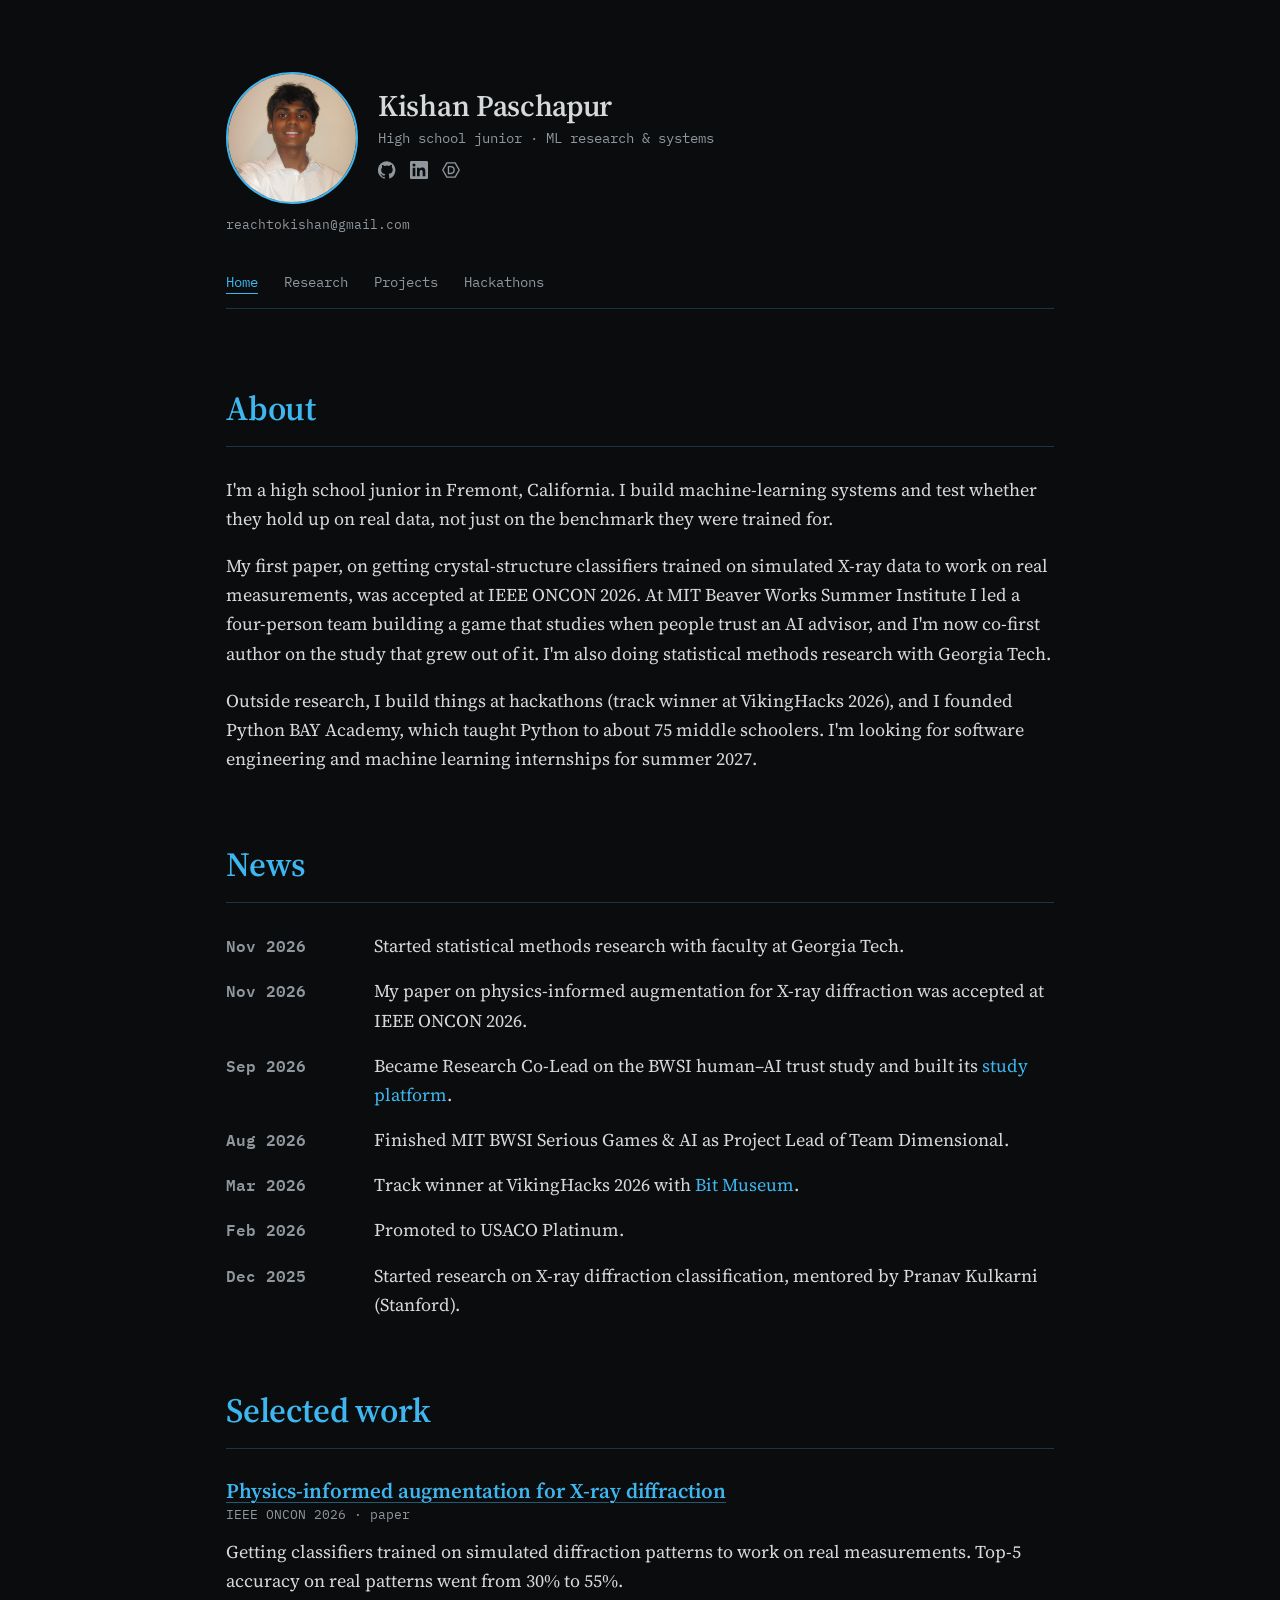
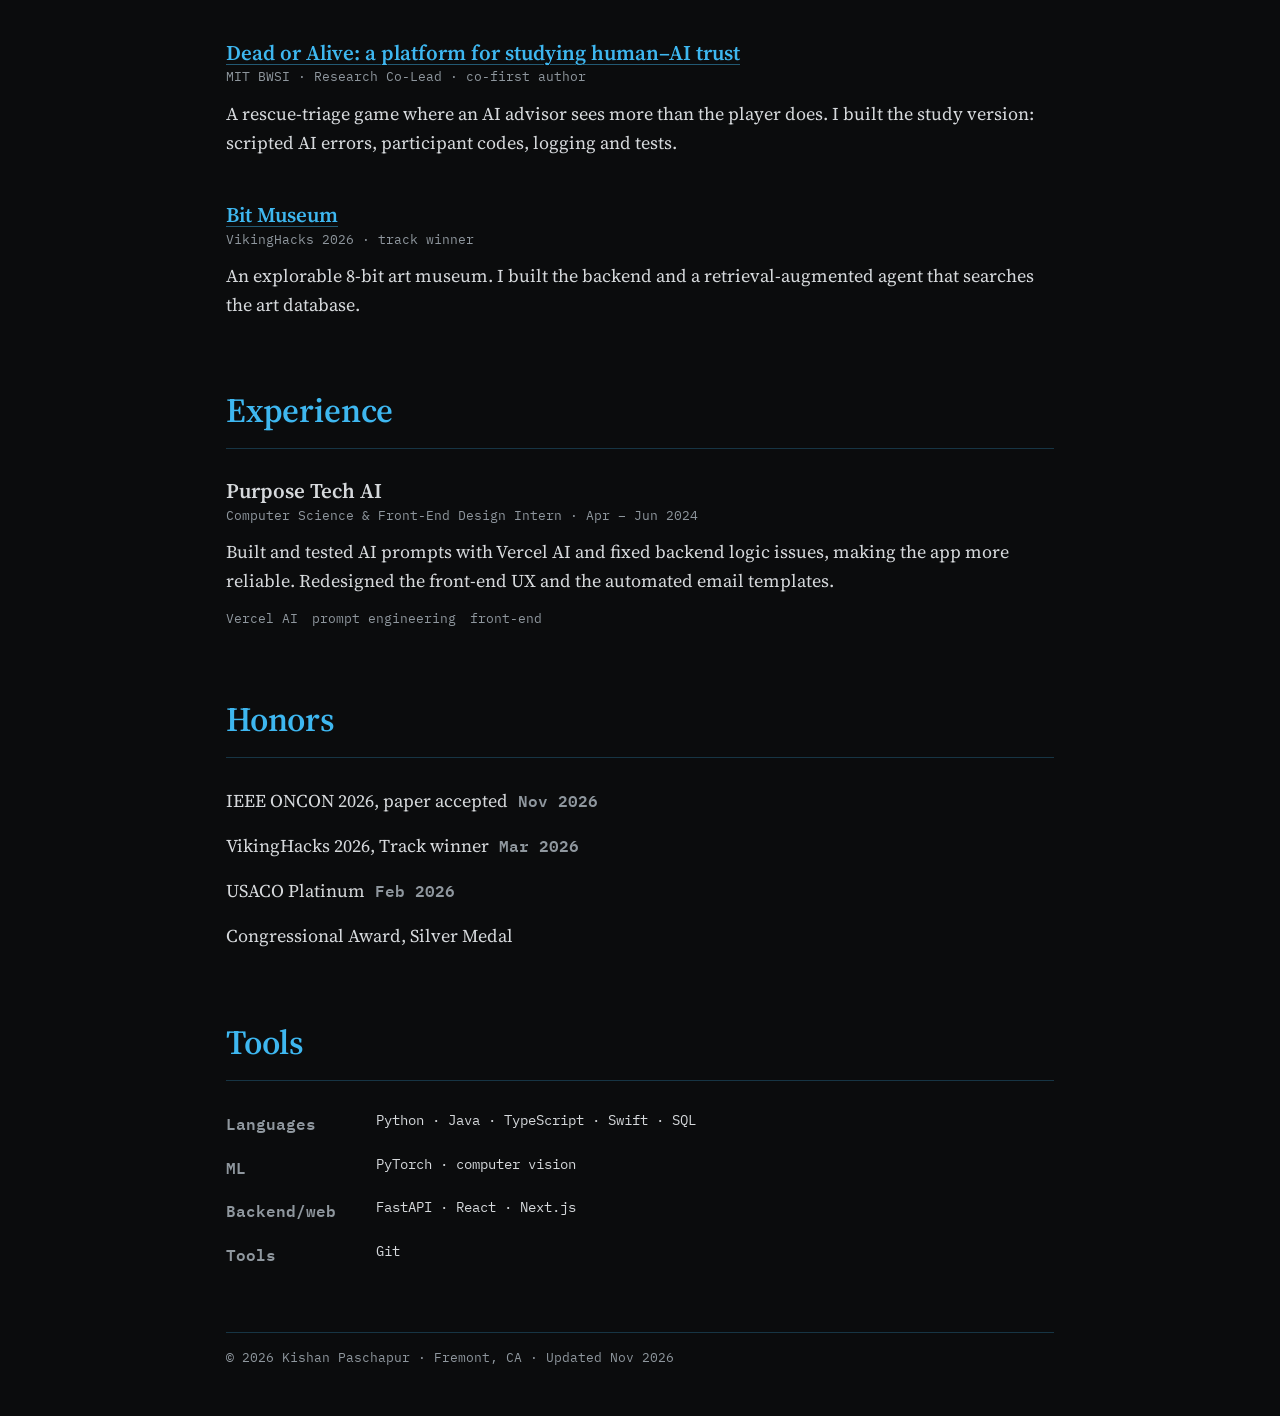
==== index.html @ 5ba40cda "BWSI team size: four" ====
<!doctype html>
<html lang="en">
<head>
  <meta charset="utf-8">
  <meta name="viewport" content="width=device-width, initial-scale=1">
  <title>Kishan Paschapur</title>
  <meta name="description" content="High school junior building machine-learning systems. IEEE ONCON 2026 author, human–AI trust research at MIT BWSI, hackathon track winner.">
  <meta name="author" content="Kishan Paschapur">
  <link rel="canonical" href="https://kishan-no1.github.io/">
  <meta property="og:type" content="website">
  <meta property="og:title" content="Kishan Paschapur">
  <meta property="og:description" content="High school junior building machine-learning systems. IEEE ONCON 2026 author, human–AI trust research at MIT BWSI, hackathon track winner.">
  <meta property="og:url" content="https://kishan-no1.github.io/">
  <meta property="og:image" content="https://kishan-no1.github.io/assets/img/kishan.jpg">
  <meta name="twitter:card" content="summary">
  <link rel="icon" href="/assets/favicon.svg?v=2" type="image/svg+xml">
  <link rel="preconnect" href="https://fonts.googleapis.com">
  <link rel="preconnect" href="https://fonts.gstatic.com" crossorigin>
  <link rel="stylesheet" href="https://fonts.googleapis.com/css2?family=IBM+Plex+Mono:wght@400;500&family=Source+Serif+4:ital,opsz,wght@0,8..60,400;0,8..60,600;1,8..60,400&display=swap">
  <link rel="stylesheet" href="/assets/style.css?v=8">
</head>
<body>
  <div class="wrap">
    <header class="site-header">
      <div class="avatar"><img src="/assets/img/kishan.jpg" width="480" height="480" alt="Kishan Paschapur"></div>
      <div>
        <p class="site-name"><a href="/">Kishan Paschapur</a></p>
        <p class="tagline">High school junior · ML research &amp; systems</p>
        <ul class="social">
          <li><a href="https://github.com/Kishan-No1" aria-label="GitHub"><svg viewBox="0 0 24 24" aria-hidden="true" fill="currentColor"><path d="M12 .3a12 12 0 0 0-3.8 23.4c.6.1.8-.3.8-.6v-2c-3.3.7-4-1.6-4-1.6-.6-1.4-1.4-1.8-1.4-1.8-1-.7.1-.7.1-.7 1.2.1 1.8 1.2 1.8 1.2 1 1.8 2.8 1.3 3.5 1 .1-.8.4-1.3.8-1.6-2.7-.3-5.5-1.3-5.5-5.9 0-1.3.5-2.4 1.2-3.2-.1-.3-.5-1.5.1-3.2 0 0 1-.3 3.3 1.2a11.5 11.5 0 0 1 6 0C17.3 4.7 18.3 5 18.3 5c.6 1.7.2 2.9.1 3.2.8.8 1.2 1.9 1.2 3.2 0 4.6-2.8 5.6-5.5 5.9.4.4.8 1.1.8 2.2v3.3c0 .3.2.7.8.6A12 12 0 0 0 12 .3"/></svg></a></li>
          <li><a href="https://www.linkedin.com/in/kishan-paschapur-aa259b3a6/" aria-label="LinkedIn"><svg viewBox="0 0 24 24" aria-hidden="true" fill="currentColor"><path d="M20.45 20.45h-3.56v-5.57c0-1.33-.02-3.04-1.85-3.04-1.85 0-2.14 1.45-2.14 2.94v5.67H9.35V9h3.41v1.56h.05c.48-.9 1.64-1.85 3.37-1.85 3.6 0 4.27 2.37 4.27 5.46v6.28zM5.34 7.43a2.06 2.06 0 1 1 0-4.13 2.06 2.06 0 0 1 0 4.13zM7.12 20.45H3.56V9h3.56v11.45zM22.22 0H1.77C.79 0 0 .77 0 1.73v20.54C0 23.23.79 24 1.77 24h20.45c.98 0 1.78-.77 1.78-1.73V1.73C24 .77 23.2 0 22.22 0z"/></svg></a></li>
          <li><a href="https://devpost.com/reachtokishan" aria-label="Devpost"><svg viewBox="0 0 24 24" aria-hidden="true" fill="none" stroke="currentColor" stroke-width="1.8" stroke-linejoin="round"><path d="M6.5 2.5h11L23 12l-5.5 9.5h-11L1 12z"/><path d="M8.6 7.4h3a4.6 4.6 0 0 1 0 9.2h-3z"/></svg></a></li>
        </ul>
      </div>
      <p class="email"><a href="mailto:reachtokishan@gmail.com">reachtokishan@gmail.com</a></p>
    </header>

    <nav class="site-nav" aria-label="Main">
      <a href="/" aria-current="page">Home</a>
      <a href="/research/">Research</a>
      <a href="/projects/">Projects</a>
      <a href="/hackathons/">Hackathons</a>
    </nav>

    <main>
<section aria-labelledby="about">
        <h2 id="about">About</h2>
        <p>I'm a high school junior in Fremont, California. I build machine-learning systems and test whether they hold up on real data, not just on the benchmark they were trained for.</p>
        <p>My first paper, on getting crystal-structure classifiers trained on simulated X-ray data to work on real measurements, was accepted at IEEE ONCON 2026. At MIT Beaver Works Summer Institute I led a four-person team building a game that studies when people trust an AI advisor, and I'm now co-first author on the study that grew out of it. I'm also doing statistical methods research with Georgia Tech.</p>
        <p>Outside research, I build things at hackathons (track winner at VikingHacks 2026), and I founded Python BAY Academy, which taught Python to about 75 middle schoolers. I'm looking for software engineering and machine learning internships for summer 2027.</p>
      </section>

      <section aria-labelledby="news">
        <h2 id="news">News</h2>
        <ul class="plain news">
          <li><span class="date">Nov 2026</span><span>Started statistical methods research with faculty at Georgia Tech.</span></li>
          <li><span class="date">Nov 2026</span><span>My paper on physics-informed augmentation for X-ray diffraction was accepted at IEEE ONCON 2026.</span></li>
          <li><span class="date">Sep 2026</span><span>Became Research Co-Lead on the BWSI human–AI trust study and built its <a href="/writing/dead-or-alive/">study platform</a>.</span></li>
          <li><span class="date">Aug 2026</span><span>Finished MIT BWSI Serious Games &amp; AI as Project Lead of Team Dimensional.</span></li>
          <li><span class="date">Mar 2026</span><span>Track winner at VikingHacks 2026 with <a href="/hackathons/#bit-museum">Bit Museum</a>.</span></li>
          <li><span class="date">Feb 2026</span><span>Promoted to USACO Platinum.</span></li>
          <li><span class="date">Dec 2025</span><span>Started research on X-ray diffraction classification, mentored by Pranav Kulkarni (Stanford).</span></li>
        </ul>
      </section>

      <section aria-labelledby="selected">
        <h2 id="selected">Selected work</h2>
        <div class="entry">
          <h3><a href="/research/#pxrd">Physics-informed augmentation for X-ray diffraction</a></h3>
          <p class="meta">IEEE ONCON 2026 · paper</p>
          <p>Getting classifiers trained on simulated diffraction patterns to work on real measurements. Top-5 accuracy on real patterns went from 30% to 55%.</p>
        </div>
        <div class="entry">
          <h3><a href="/writing/dead-or-alive/">Dead or Alive: a platform for studying human–AI trust</a></h3>
          <p class="meta">MIT BWSI · Research Co-Lead · co-first author</p>
          <p>A rescue-triage game where an AI advisor sees more than the player does. I built the study version: scripted AI errors, participant codes, logging and tests.</p>
        </div>
        <div class="entry">
          <h3><a href="/hackathons/#bit-museum">Bit Museum</a></h3>
          <p class="meta">VikingHacks 2026 · track winner</p>
          <p>An explorable 8-bit art museum. I built the backend and a retrieval-augmented agent that searches the art database.</p>
        </div>
      </section>

      <section aria-labelledby="experience">
        <h2 id="experience">Experience</h2>
        <div class="entry">
          <h3>Purpose Tech AI</h3>
          <p class="meta">Computer Science &amp; Front-End Design Intern · Apr – Jun 2024</p>
          <p>Built and tested AI prompts with Vercel AI and fixed backend logic issues, making the app more reliable. Redesigned the front-end UX and the automated email templates.</p>
          <ul class="tags"><li>Vercel AI</li><li>prompt engineering</li><li>front-end</li></ul>
        </div>
      </section>

      <section aria-labelledby="honors">
        <h2 id="honors">Honors</h2>
        <ul class="plain honors">
          <li>IEEE ONCON 2026, paper accepted <span class="date">Nov 2026</span></li>
          <li>VikingHacks 2026, Track winner <span class="date">Mar 2026</span></li>
          <li>USACO Platinum <span class="date">Feb 2026</span></li>
          <li>Congressional Award, Silver Medal</li>
        </ul>
      </section>

      <section aria-labelledby="tools">
        <h2 id="tools">Tools</h2>
        <ul class="plain tools">
          <li><span class="date">Languages</span><span>Python · Java · TypeScript · Swift · SQL</span></li>
          <li><span class="date">ML</span><span>PyTorch · computer vision</span></li>
          <li><span class="date">Backend/web</span><span>FastAPI · React · Next.js</span></li>
          <li><span class="date">Tools</span><span>Git</span></li>
        </ul>
      </section>
    </main>

    <footer class="site-footer">
      © 2026 Kishan Paschapur · Fremont, CA · Updated Nov 2026
    </footer>
  </div>
</body>
</html>
---- assets/style.css ----
/* Kishan Paschapur: shared styles */

:root {
  --bg: #0b0c0d;
  --text: #d6d9dc;
  --muted: #8f979e;
  --rule: rgba(62, 183, 240, 0.24);
  --heading: #3eb7f0;
  --accent: #3eb7f0;
  --accent-soft: rgba(62, 183, 240, 0.12);
  --callout: #0f171d;

  --serif: "Source Serif 4", Georgia, "Times New Roman", serif;
  --mono: "IBM Plex Mono", ui-monospace, "SF Mono", Menlo, monospace;

  color-scheme: dark;
}

*,
*::before,
*::after { box-sizing: border-box; }

html { -webkit-text-size-adjust: 100%; }

body {
  margin: 0;
  background: var(--bg);
  color: var(--text);
  font-family: var(--serif);
  font-size: 18px;
  line-height: 1.62;
  font-optical-sizing: auto;
}

.wrap {
  max-width: 860px;
  margin: 0 auto;
  padding: 72px 16px 48px;
}

a {
  color: var(--accent);
  text-decoration: none;
  text-underline-offset: 3px;
}
a:hover { text-decoration: underline; }
a:focus-visible {
  outline: 2px solid var(--accent);
  outline-offset: 2px;
  border-radius: 2px;
}

p { margin: 0 0 1em; }

/* ---------- header ---------- */

.site-header {
  display: grid;
  grid-template-columns: auto 1fr;
  align-items: center;
  gap: 10px 20px;
}

.email {
  grid-column: 1 / -1;
  margin: 0;
  font-family: var(--mono);
  font-size: 13px;
}
.email a { color: var(--muted); }
.email a:hover { color: var(--accent); }

.avatar {
  flex: none;
  width: 132px;
  height: 132px;
  border-radius: 50%;
  border: 2px solid var(--heading);
  background: var(--callout);
  overflow: hidden;
}
.avatar img { width: 100%; height: 100%; object-fit: cover; }

.site-name {
  margin: 0;
  font-size: 30px;
  font-weight: 600;
  line-height: 1.15;
  letter-spacing: -0.01em;
}
.site-name a { color: var(--text); }
.site-name a:hover { text-decoration: none; }

.tagline {
  margin: 4px 0 8px;
  font-family: var(--mono);
  font-size: 13.5px;
  color: var(--muted);
}

.social {
  display: flex;
  gap: 14px;
  margin: 0;
  padding: 0;
  list-style: none;
}
.social a {
  display: inline-flex;
  color: var(--muted);
}
.social a:hover { color: var(--accent); }
.social svg { width: 18px; height: 18px; }

/* ---------- nav ---------- */

.site-nav {
  display: flex;
  flex-wrap: wrap;
  gap: 6px 26px;
  margin: 36px 0 0;
  padding-bottom: 14px;
  border-bottom: 1px solid var(--rule);
  font-family: var(--mono);
  font-size: 14px;
}
.site-nav a { color: var(--muted); }
.site-nav a:hover { color: var(--text); text-decoration: none; }
.site-nav a[aria-current="page"] {
  color: var(--heading);
  text-decoration: underline;
  text-decoration-thickness: 1px;
  text-underline-offset: 6px;
}

/* ---------- sections ---------- */

main { padding-top: 8px; }

section { margin-top: 64px; }

h2 {
  margin: 0 0 28px;
  padding-bottom: 10px;
  border-bottom: 1px solid var(--rule);
  color: var(--heading);
  font-size: 34px;
  font-weight: 600;
  letter-spacing: -0.005em;
}

.page-title {
  margin: 56px 0 12px;
  color: var(--heading);
  font-size: 42px;
  font-weight: 600;
  line-height: 1.2;
  letter-spacing: -0.01em;
}
.page-intro { color: var(--muted); margin-bottom: 8px; }

/* ---------- entries ---------- */

.entry { margin: 0 0 44px; }
.entry:last-child { margin-bottom: 0; }

.entry h3 {
  margin: 0;
  font-size: 21px;
  font-weight: 600;
  line-height: 1.35;
}
.entry h3 a {
  color: var(--accent);
  text-decoration: underline;
  text-decoration-color: rgba(62, 183, 240, 0.45);
  text-decoration-thickness: 1px;
  text-underline-offset: 4px;
}
.entry h3 a:hover { text-decoration-color: var(--accent); }

.meta {
  margin: 6px 0 14px;
  font-family: var(--mono);
  font-size: 13px;
  line-height: 1.5;
  color: var(--muted);
}

.entry p { margin: 0 0 12px; }

.label { font-weight: 600; color: var(--heading); }

.callout {
  margin: 12px 0;
  padding: 10px 14px;
  border-left: 2px solid var(--accent);
  background: var(--callout);
  font-family: var(--mono);
  font-size: 14px;
}

.tags {
  display: flex;
  flex-wrap: wrap;
  gap: 6px 14px;
  margin: 10px 0 6px;
  padding: 0;
  list-style: none;
  font-family: var(--mono);
  font-size: 12.5px;
  color: var(--muted);
}

.links {
  display: flex;
  flex-wrap: wrap;
  gap: 4px 18px;
  margin: 6px 0 0;
  padding: 0;
  list-style: none;
  font-family: var(--mono);
  font-size: 13.5px;
}
.links .soon { color: var(--muted); }

.badge {
  display: inline-block;
  padding: 0 8px;
  border: 1px solid var(--accent);
  border-radius: 999px;
  background: var(--accent-soft);
  color: var(--accent);
  font-family: var(--mono);
  font-size: 12px;
  line-height: 1.6;
  white-space: nowrap;
  vertical-align: 2px;
}

/* ---------- entries with a thumbnail ---------- */

.with-thumb {
  display: grid;
  grid-template-columns: 120px 1fr;
  gap: 22px;
  align-items: start;
}
.thumb {
  display: block;
  margin-top: 4px;
  border: 1px solid var(--rule);
  border-radius: 3px;
  overflow: hidden;
  background: #fff;
  transition: border-color 0.15s ease;
}
.thumb:hover { border-color: var(--heading); }
.thumb img {
  display: block;
  width: 100%;
  height: auto;
}

/* ---------- lists ---------- */

.bullets {
  margin: 4px 0 12px;
  padding-left: 22px;
}
.bullets li {
  margin: 0 0 8px;
  padding-left: 4px;
}
.bullets li::marker { color: var(--heading); }

.plain {
  margin: 0;
  padding: 0;
  list-style: none;
}
.plain li { margin: 0 0 16px; }

.news li {
  display: grid;
  grid-template-columns: 132px 1fr;
  gap: 16px;
}
.date {
  font-family: var(--mono);
  font-size: 16px;
  font-weight: 600;
  color: var(--muted);
  padding-top: 2px;
  white-space: nowrap;
}

.honors li .date { padding-left: 6px; }

.tools li {
  display: grid;
  grid-template-columns: 136px 1fr;
  gap: 14px;
}
.tools .date { padding-top: 2px; }
.tools span:last-child { font-family: var(--mono); font-size: 14px; }

/* ---------- hackathon table ---------- */

.record {
  width: 100%;
  border-collapse: collapse;
  font-size: 16px;
}
.record th,
.record td {
  padding: 10px 10px 10px 0;
  border-bottom: 1px solid var(--rule);
  text-align: left;
  vertical-align: top;
}
.record th {
  font-family: var(--mono);
  font-size: 12.5px;
  font-weight: 400;
  color: var(--muted);
}
.record td:first-child {
  font-family: var(--mono);
  font-size: 13px;
  color: var(--muted);
  white-space: nowrap;
}
.record .result { color: var(--muted); }

.figure { margin: 16px 0 6px; }
.figure img {
  display: block;
  width: 100%;
  height: auto;
  border: 1px solid var(--rule);
  border-radius: 4px;
}
.figure figcaption {
  margin-top: 6px;
  font-family: var(--mono);
  font-size: 12.5px;
  color: var(--muted);
}

/* ---------- hackathon cards ---------- */

.hack-grid {
  display: grid;
  grid-template-columns: repeat(3, 1fr);
  gap: 32px;
  margin-top: 36px;
  /* break out of the text column: use most of the window width */
  width: min(1400px, calc(100vw - 64px));
  position: relative;
  left: 50%;
  transform: translateX(-50%);
}
.hack-card { text-align: center; }
.hack-shot {
  display: block;
  border: 1px solid var(--rule);
  border-radius: 6px;
  overflow: hidden;
  background: #000;
  aspect-ratio: 16 / 10;
}
.hack-shot:hover { border-color: var(--heading); }
.hack-shot img { display: block; width: 100%; height: 100%; object-fit: cover; }
.hack-card h3 {
  margin: 16px 0 4px;
  font-size: 22px;
  font-weight: 600;
}
.hack-card h3 a {
  color: var(--accent);
  text-decoration: underline;
  text-decoration-color: rgba(62, 183, 240, 0.45);
  text-decoration-thickness: 1px;
  text-underline-offset: 4px;
}
.hack-date {
  margin: 0 0 10px;
  font-family: var(--mono);
  font-size: 16px;
  font-weight: 600;
  color: var(--muted);
}
.hack-summary { margin: 0 0 10px; font-size: 16.5px; }
.hack-card .links { justify-content: center; }

/* ---------- long-form write-up ---------- */

.prose h2 { margin-top: 52px; }
.prose p { margin-bottom: 1.05em; }

/* ---------- footer ---------- */

.site-footer {
  margin-top: 64px;
  padding-top: 14px;
  border-top: 1px solid var(--rule);
  font-family: var(--mono);
  font-size: 12.5px;
  color: var(--muted);
}

/* ---------- phones ---------- */

@media (max-width: 560px) {
  body { font-size: 17px; }
  .wrap { padding-top: 40px; }
  .site-header {
    grid-template-columns: 1fr;
    justify-items: start;
    gap: 14px;
  }
  .avatar { width: 112px; height: 112px; }
  .site-name { font-size: 27px; }
  .site-nav { gap: 6px 20px; margin-top: 28px; }
  .news li,
  .tools li {
    grid-template-columns: 1fr;
    gap: 0;
  }
  .with-thumb {
    grid-template-columns: 1fr;
    gap: 14px;
  }
  .thumb { width: 120px; }
  .hack-grid { grid-template-columns: 1fr; gap: 40px; width: calc(100vw - 32px); }
  .record thead { display: none; }
  .record,
  .record tbody,
  .record tr,
  .record td { display: block; width: 100%; }
  .record tr {
    padding: 10px 0;
    border-bottom: 1px solid var(--rule);
  }
  .record td { padding: 2px 0; border: 0; }
  .record td:nth-child(2),
  .record td:nth-child(3) { display: inline; width: auto; }
  .record td:nth-child(3)::before { content: " · "; color: var(--muted); }
  .record td.result { display: none; }
}
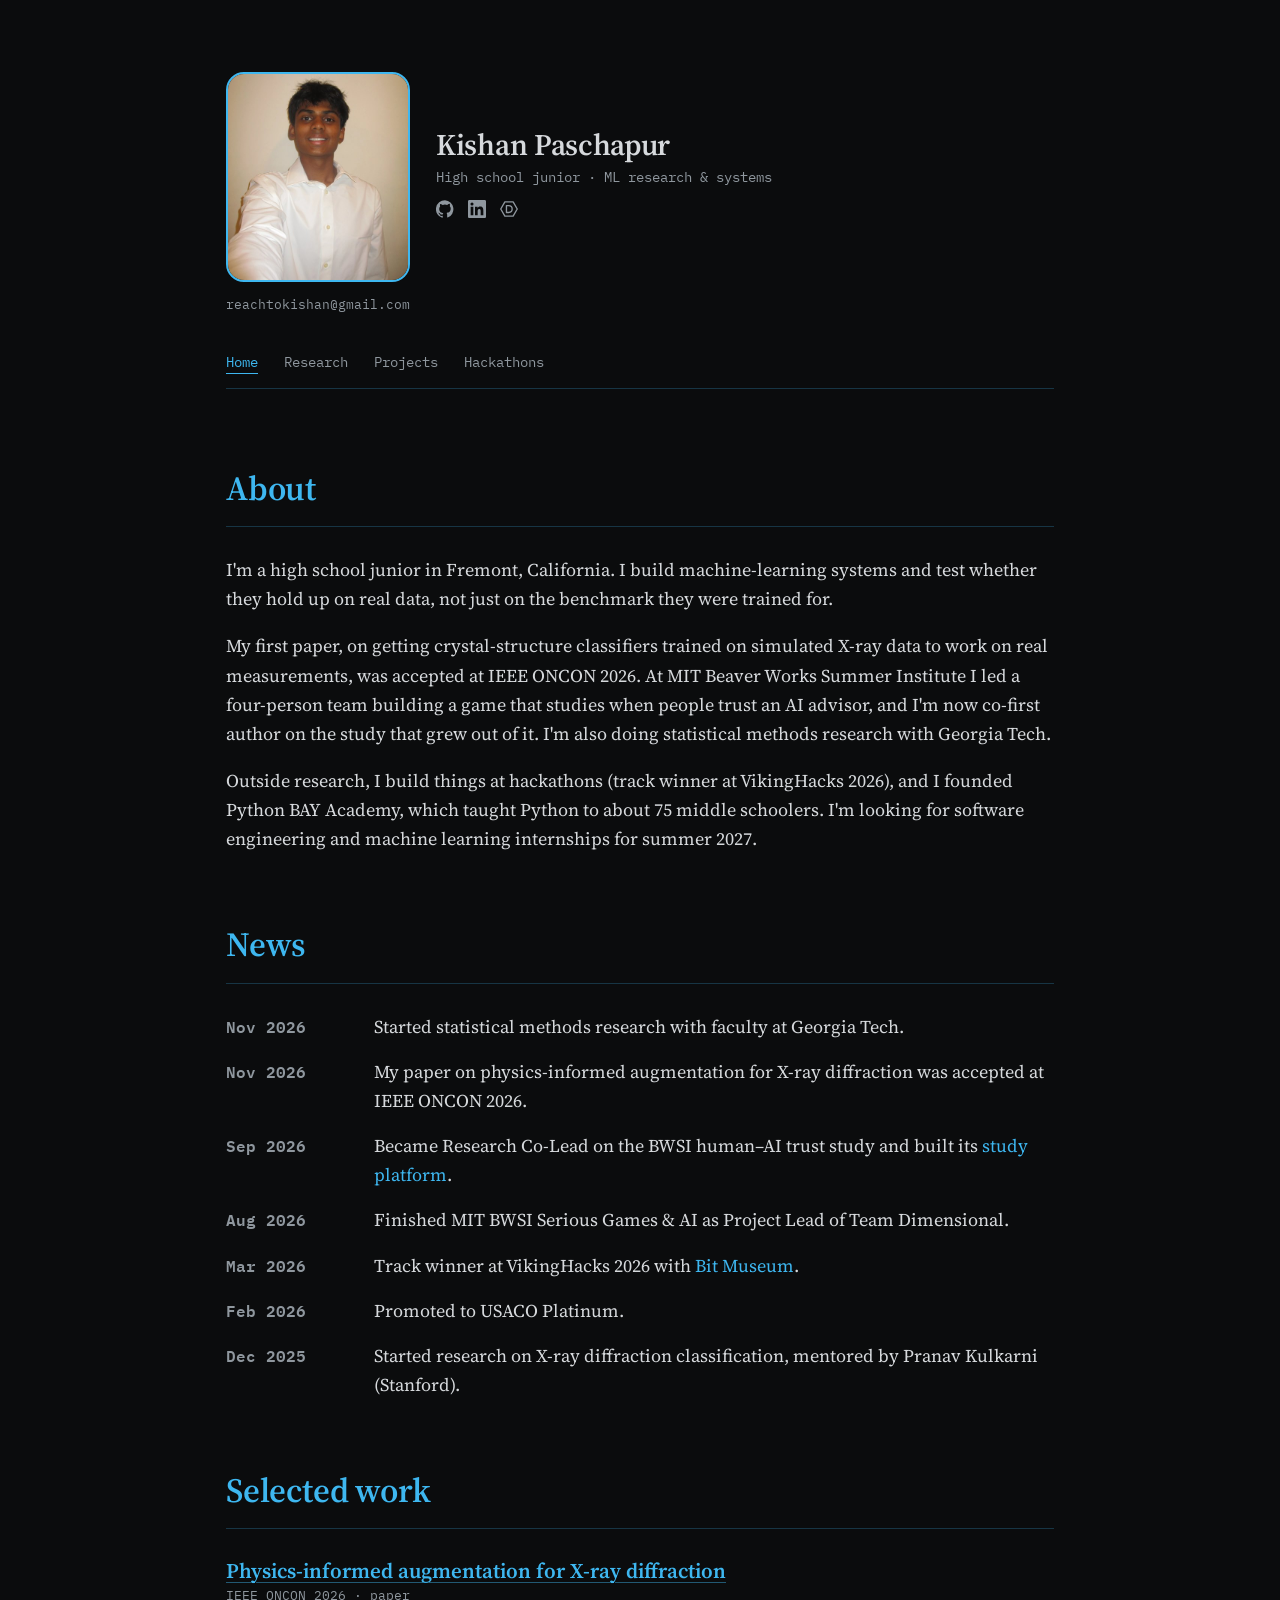
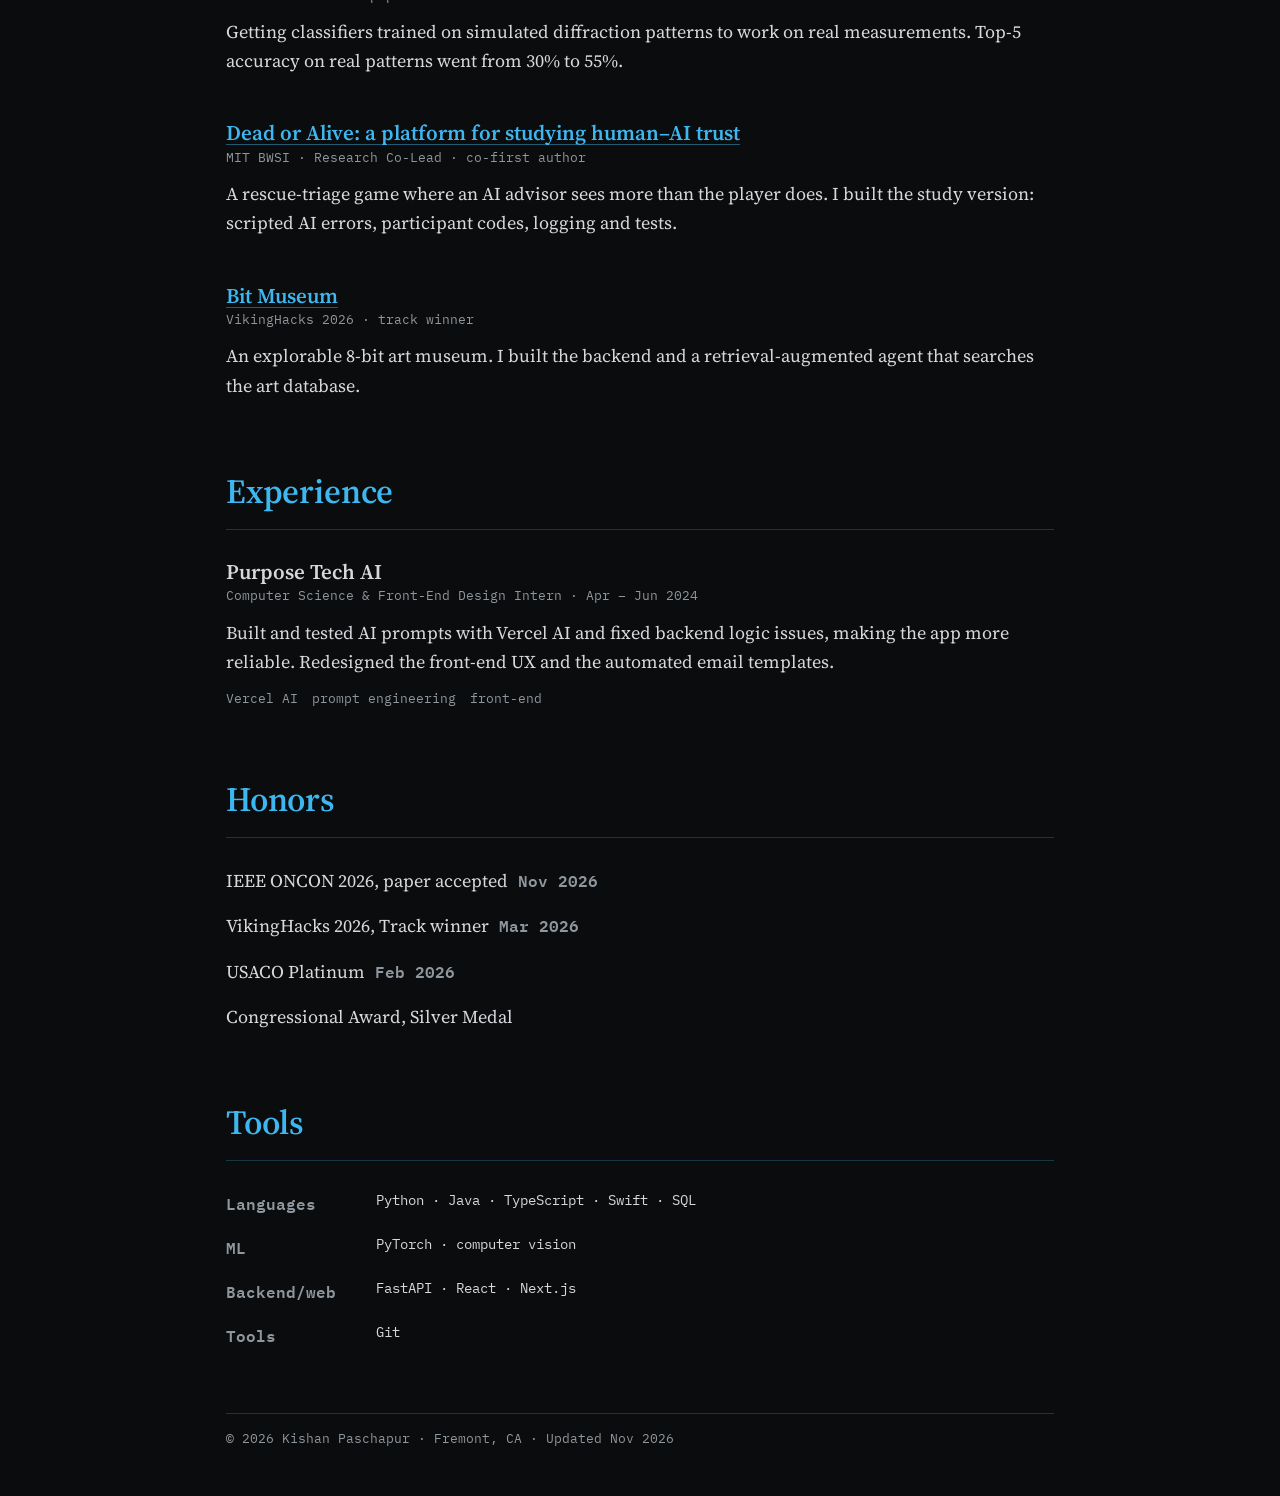
==== commit fa8e2acf: "Profile photo: uncropped original in a larger soft-corner frame" ====
--- a/index.html
+++ b/index.html
@@ -17,12 +17,12 @@
   <link rel="preconnect" href="https://fonts.googleapis.com">
   <link rel="preconnect" href="https://fonts.gstatic.com" crossorigin>
   <link rel="stylesheet" href="https://fonts.googleapis.com/css2?family=IBM+Plex+Mono:wght@400;500&family=Source+Serif+4:ital,opsz,wght@0,8..60,400;0,8..60,600;1,8..60,400&display=swap">
-  <link rel="stylesheet" href="/assets/style.css?v=8">
+  <link rel="stylesheet" href="/assets/style.css?v=9">
 </head>
 <body>
   <div class="wrap">
     <header class="site-header">
-      <div class="avatar"><img src="/assets/img/kishan.jpg" width="480" height="480" alt="Kishan Paschapur"></div>
+      <div class="avatar"><img src="/assets/img/kishan.jpg?v=2" width="480" height="549" alt="Kishan Paschapur"></div>
       <div>
         <p class="site-name"><a href="/">Kishan Paschapur</a></p>
         <p class="tagline">High school junior · ML research &amp; systems</p>
--- a/assets/style.css
+++ b/assets/style.css
@@ -58,7 +58,7 @@
   display: grid;
   grid-template-columns: auto 1fr;
   align-items: center;
-  gap: 10px 20px;
+  gap: 12px 26px;
 }
 
 .email {
@@ -72,14 +72,14 @@
 
 .avatar {
   flex: none;
-  width: 132px;
-  height: 132px;
-  border-radius: 50%;
+  width: 184px;
+  aspect-ratio: 7 / 8;
+  border-radius: 18px;
   border: 2px solid var(--heading);
   background: var(--callout);
   overflow: hidden;
 }
-.avatar img { width: 100%; height: 100%; object-fit: cover; }
+.avatar img { display: block; width: 100%; height: 100%; object-fit: cover; object-position: bottom; }
 
 .site-name {
   margin: 0;
@@ -420,7 +420,7 @@
     justify-items: start;
     gap: 14px;
   }
-  .avatar { width: 112px; height: 112px; }
+  .avatar { width: 150px; border-radius: 16px; }
   .site-name { font-size: 27px; }
   .site-nav { gap: 6px 20px; margin-top: 28px; }
   .news li,
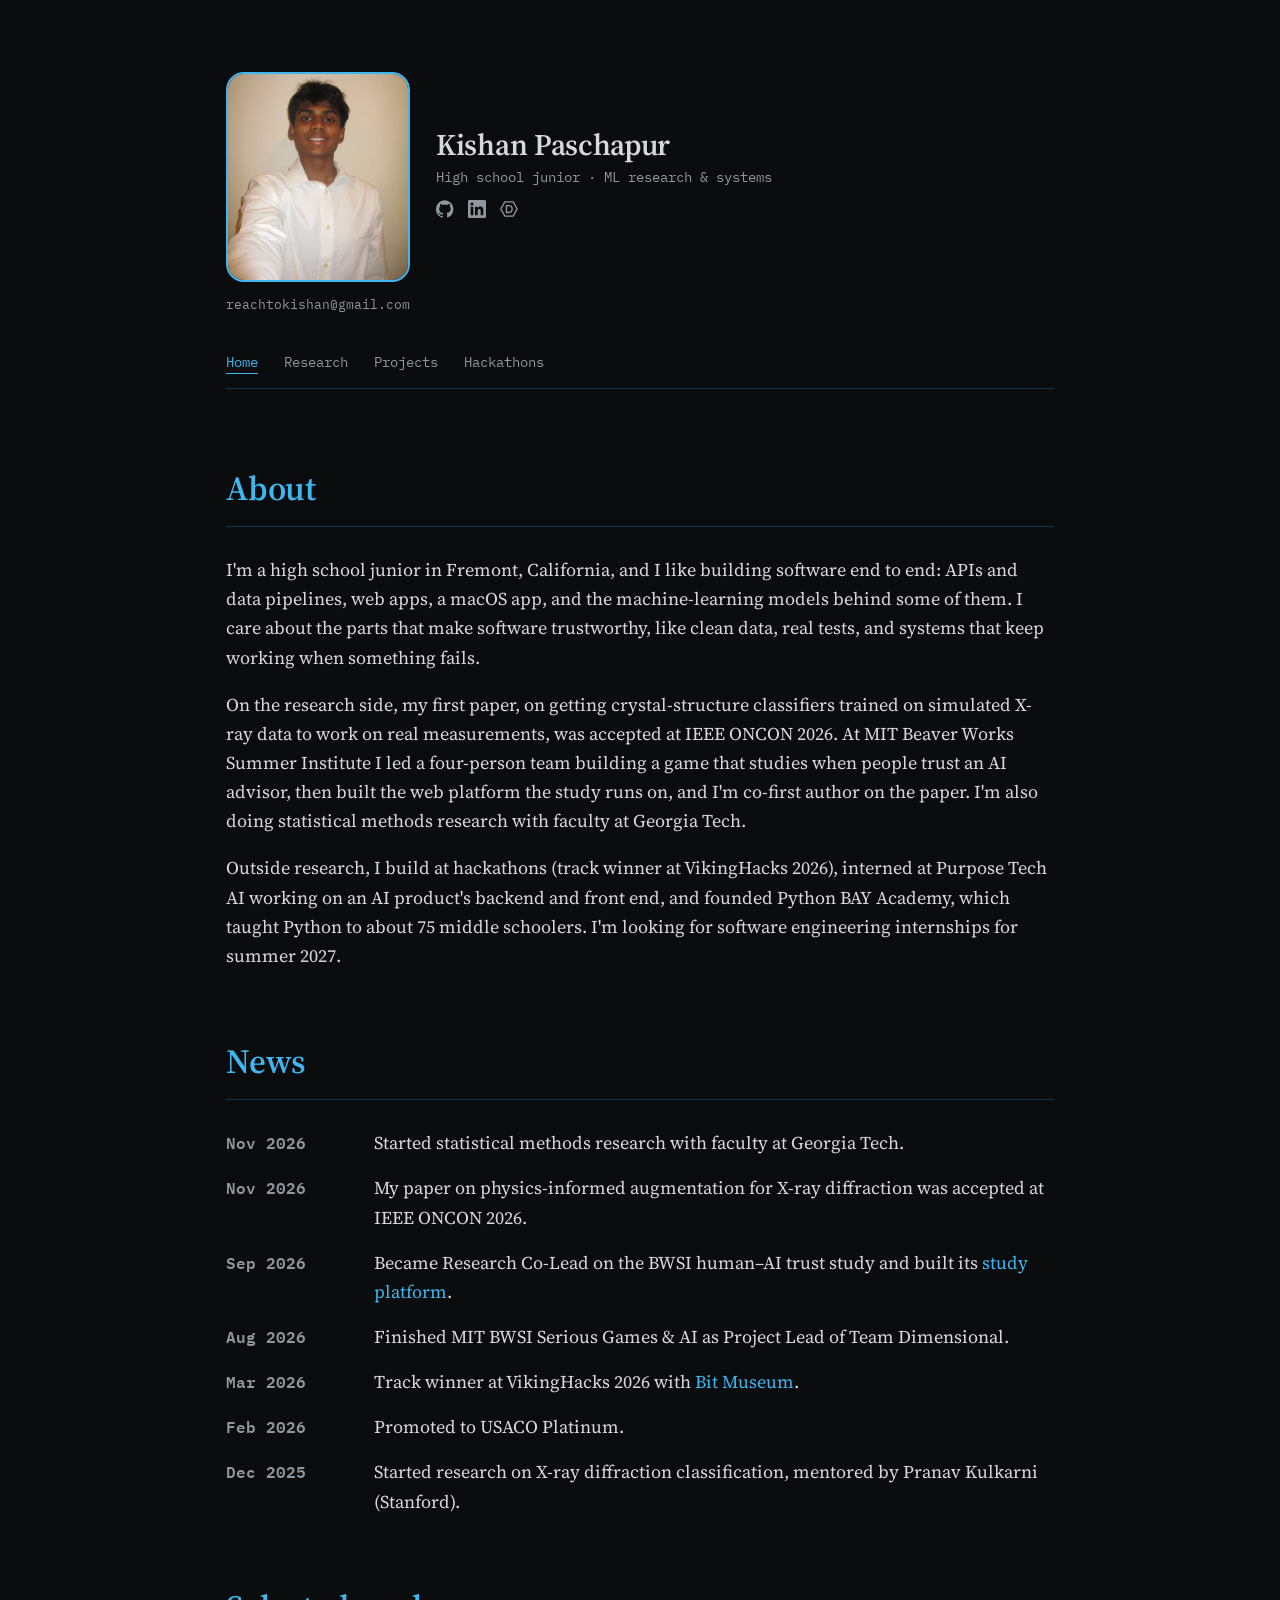
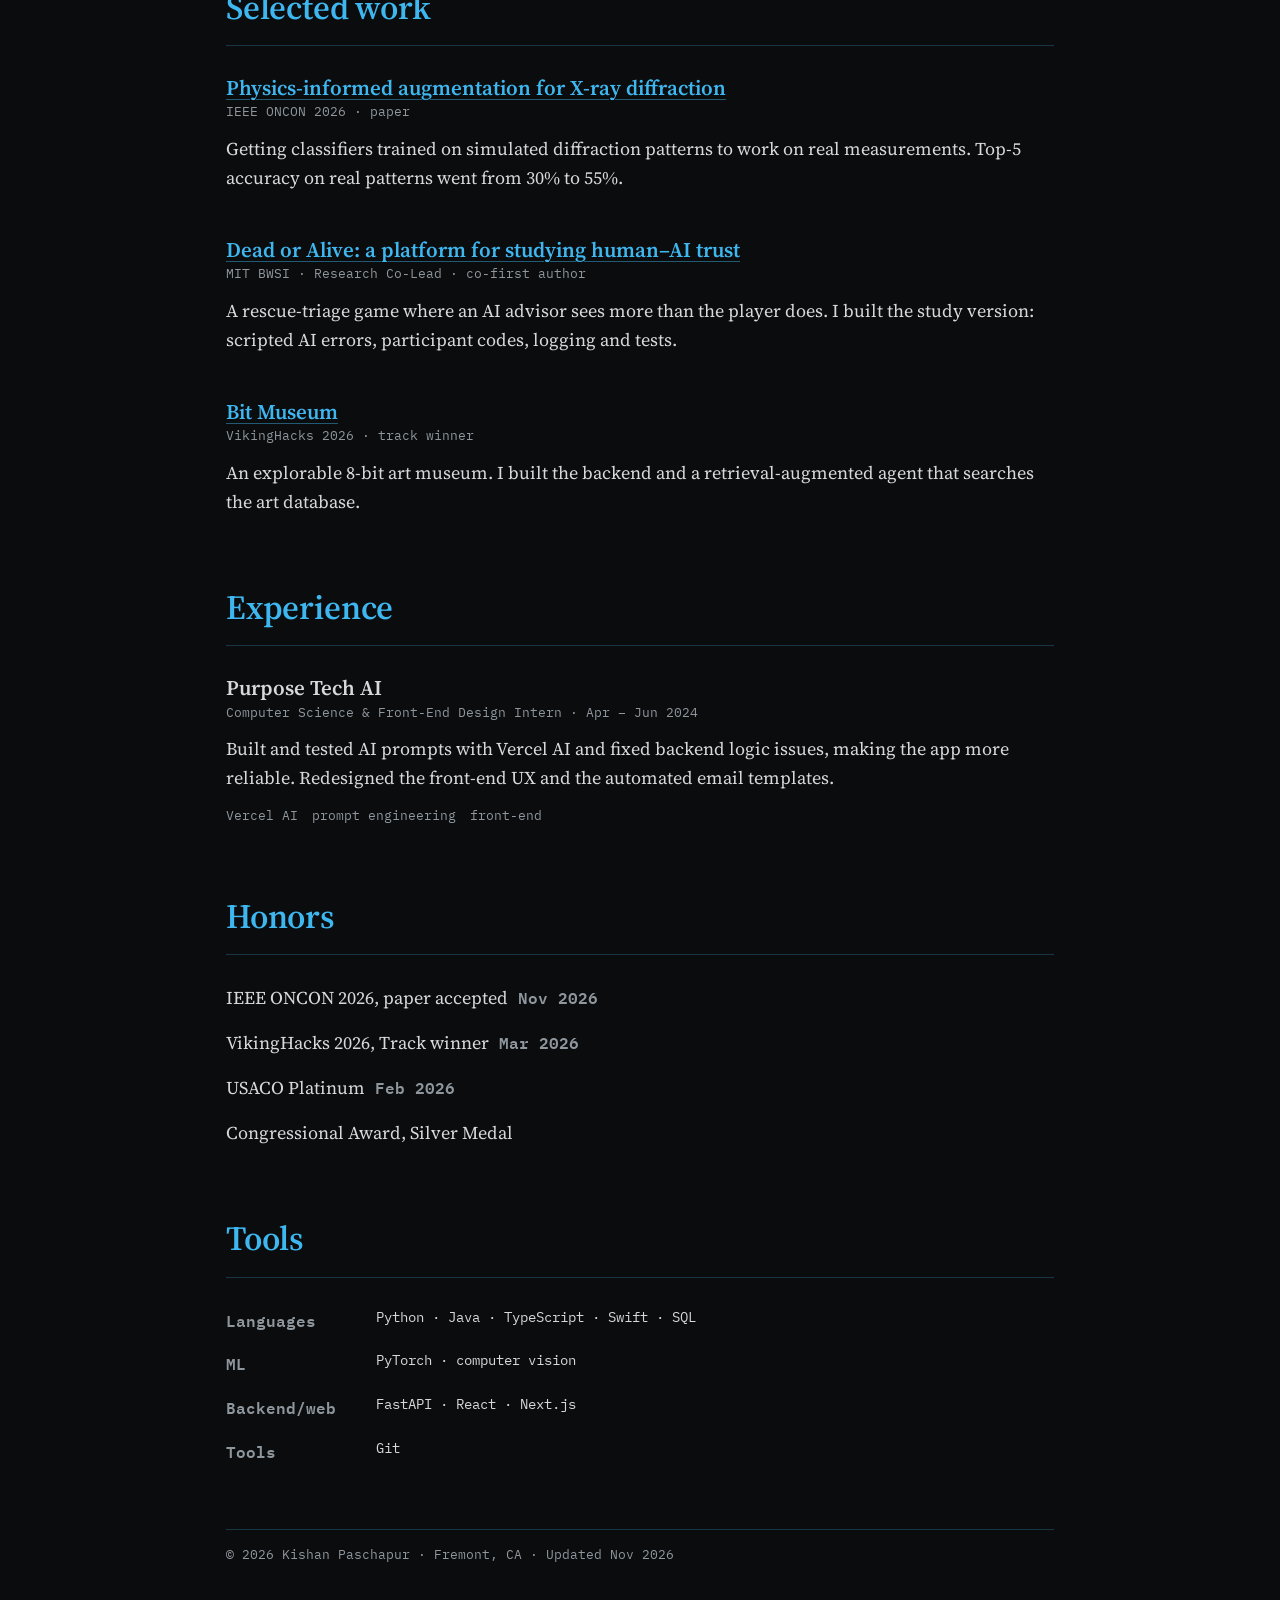
==== commit 04da4c4d: "About: broader software engineering focus" ====
--- a/index.html
+++ b/index.html
@@ -4,12 +4,12 @@
   <meta charset="utf-8">
   <meta name="viewport" content="width=device-width, initial-scale=1">
   <title>Kishan Paschapur</title>
-  <meta name="description" content="High school junior building machine-learning systems. IEEE ONCON 2026 author, human–AI trust research at MIT BWSI, hackathon track winner.">
+  <meta name="description" content="High school junior building software and machine-learning systems. IEEE ONCON 2026 author, human–AI trust research at MIT BWSI, hackathon track winner.">
   <meta name="author" content="Kishan Paschapur">
   <link rel="canonical" href="https://kishan-no1.github.io/">
   <meta property="og:type" content="website">
   <meta property="og:title" content="Kishan Paschapur">
-  <meta property="og:description" content="High school junior building machine-learning systems. IEEE ONCON 2026 author, human–AI trust research at MIT BWSI, hackathon track winner.">
+  <meta property="og:description" content="High school junior building software and machine-learning systems. IEEE ONCON 2026 author, human–AI trust research at MIT BWSI, hackathon track winner.">
   <meta property="og:url" content="https://kishan-no1.github.io/">
   <meta property="og:image" content="https://kishan-no1.github.io/assets/img/kishan.jpg">
   <meta name="twitter:card" content="summary">
@@ -45,9 +45,9 @@
     <main>
 <section aria-labelledby="about">
         <h2 id="about">About</h2>
-        <p>I'm a high school junior in Fremont, California. I build machine-learning systems and test whether they hold up on real data, not just on the benchmark they were trained for.</p>
-        <p>My first paper, on getting crystal-structure classifiers trained on simulated X-ray data to work on real measurements, was accepted at IEEE ONCON 2026. At MIT Beaver Works Summer Institute I led a four-person team building a game that studies when people trust an AI advisor, and I'm now co-first author on the study that grew out of it. I'm also doing statistical methods research with Georgia Tech.</p>
-        <p>Outside research, I build things at hackathons (track winner at VikingHacks 2026), and I founded Python BAY Academy, which taught Python to about 75 middle schoolers. I'm looking for software engineering and machine learning internships for summer 2027.</p>
+        <p>I'm a high school junior in Fremont, California, and I like building software end to end: APIs and data pipelines, web apps, a macOS app, and the machine-learning models behind some of them. I care about the parts that make software trustworthy, like clean data, real tests, and systems that keep working when something fails.</p>
+        <p>On the research side, my first paper, on getting crystal-structure classifiers trained on simulated X-ray data to work on real measurements, was accepted at IEEE ONCON 2026. At MIT Beaver Works Summer Institute I led a four-person team building a game that studies when people trust an AI advisor, then built the web platform the study runs on, and I'm co-first author on the paper. I'm also doing statistical methods research with faculty at Georgia Tech.</p>
+        <p>Outside research, I build at hackathons (track winner at VikingHacks 2026), interned at Purpose Tech AI working on an AI product's backend and front end, and founded Python BAY Academy, which taught Python to about 75 middle schoolers. I'm looking for software engineering internships for summer 2027.</p>
       </section>
 
       <section aria-labelledby="news">
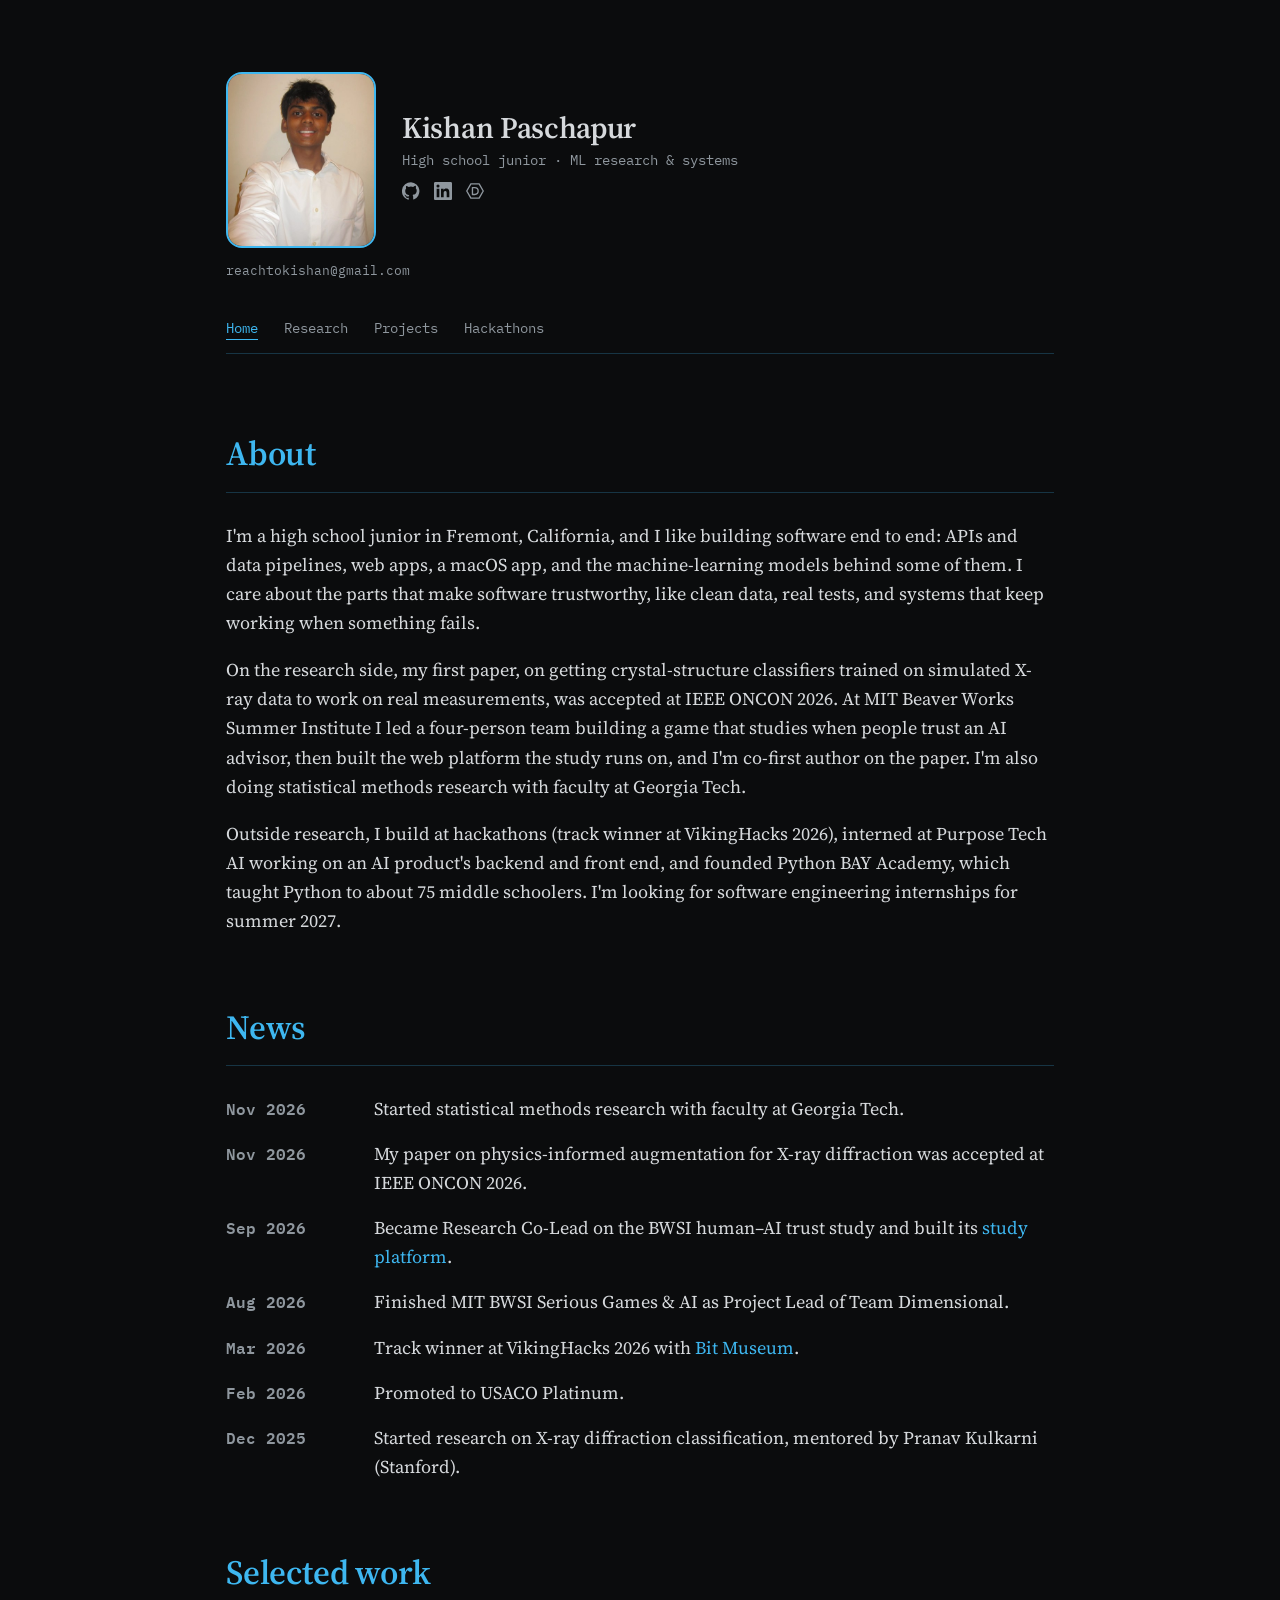
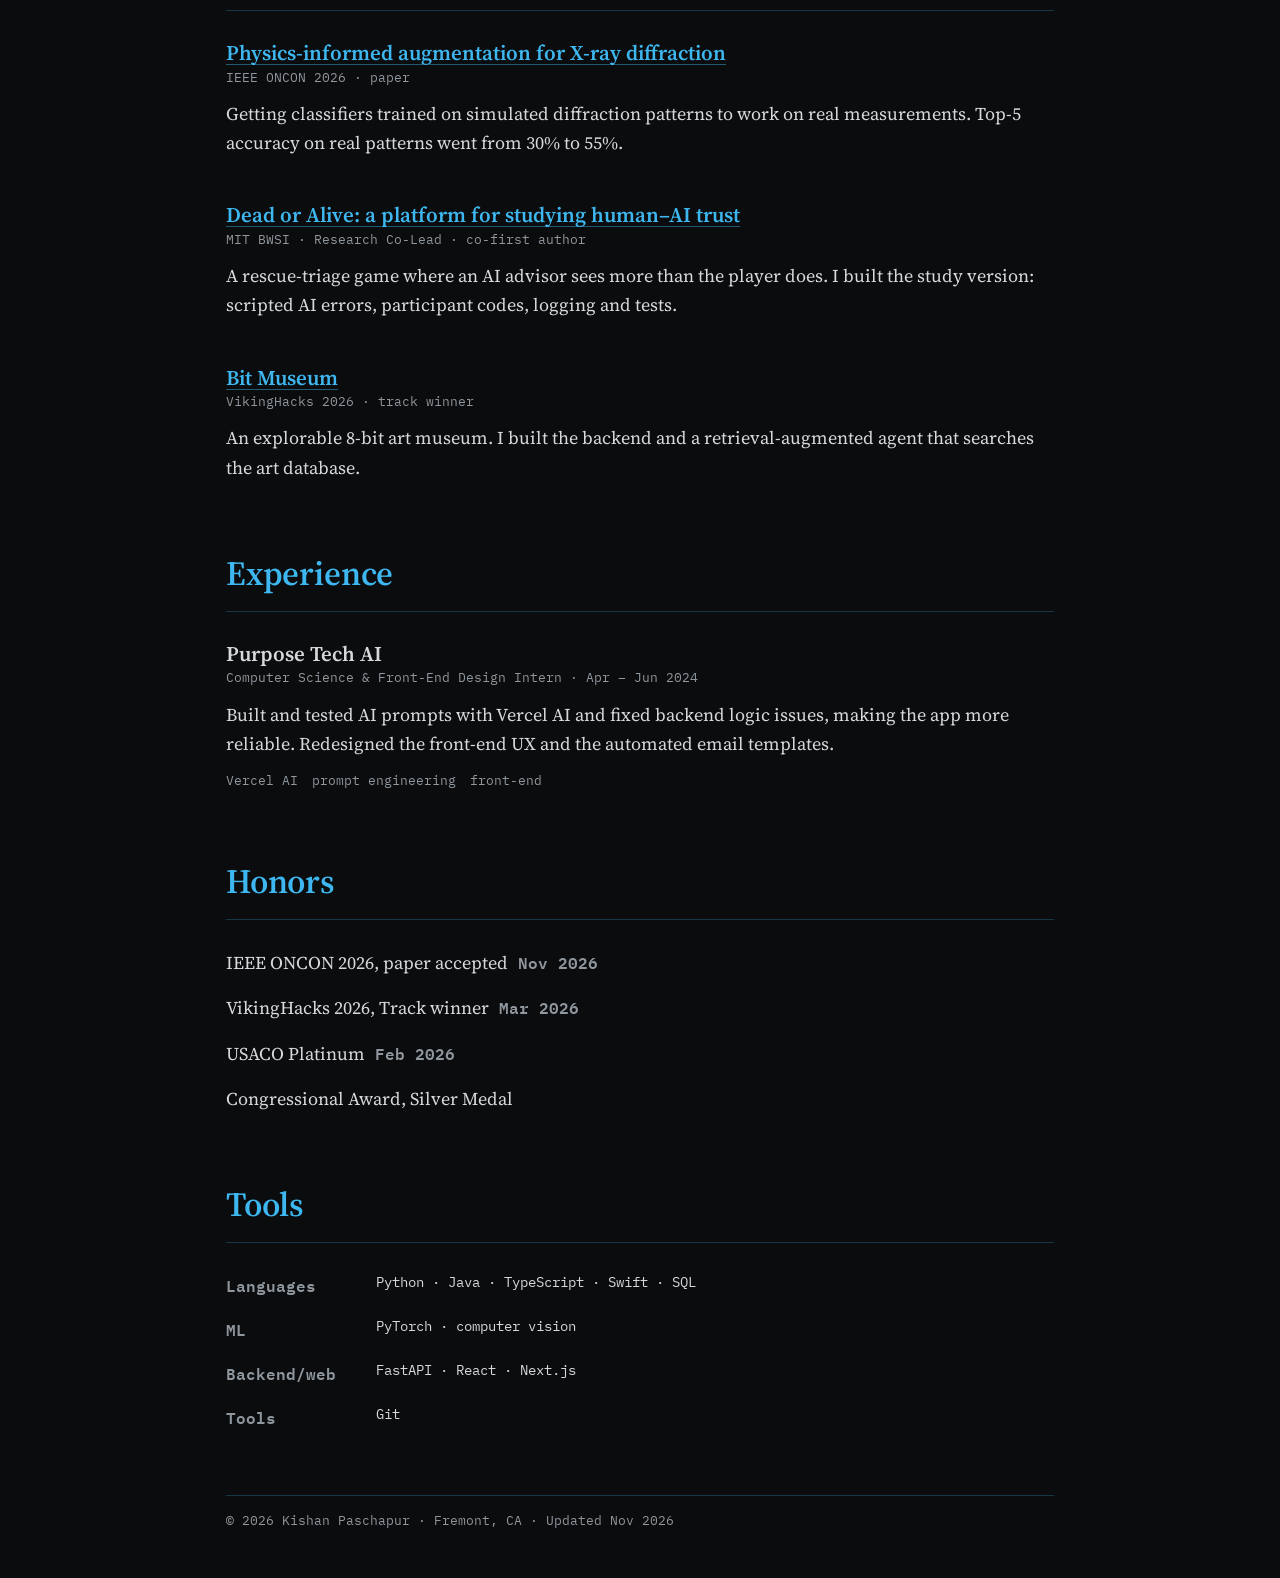
==== commit b7ce403c: "Profile photo: tighter crop, smaller frame" ====
--- a/index.html
+++ b/index.html
@@ -17,12 +17,12 @@
   <link rel="preconnect" href="https://fonts.googleapis.com">
   <link rel="preconnect" href="https://fonts.gstatic.com" crossorigin>
   <link rel="stylesheet" href="https://fonts.googleapis.com/css2?family=IBM+Plex+Mono:wght@400;500&family=Source+Serif+4:ital,opsz,wght@0,8..60,400;0,8..60,600;1,8..60,400&display=swap">
-  <link rel="stylesheet" href="/assets/style.css?v=9">
+  <link rel="stylesheet" href="/assets/style.css?v=10">
 </head>
 <body>
   <div class="wrap">
     <header class="site-header">
-      <div class="avatar"><img src="/assets/img/kishan.jpg?v=2" width="480" height="549" alt="Kishan Paschapur"></div>
+      <div class="avatar"><img src="/assets/img/kishan.jpg?v=3" width="420" height="492" alt="Kishan Paschapur"></div>
       <div>
         <p class="site-name"><a href="/">Kishan Paschapur</a></p>
         <p class="tagline">High school junior · ML research &amp; systems</p>
--- a/assets/style.css
+++ b/assets/style.css
@@ -72,9 +72,9 @@
 
 .avatar {
   flex: none;
-  width: 184px;
-  aspect-ratio: 7 / 8;
-  border-radius: 18px;
+  width: 150px;
+  aspect-ratio: 420 / 492;
+  border-radius: 16px;
   border: 2px solid var(--heading);
   background: var(--callout);
   overflow: hidden;
@@ -420,7 +420,7 @@
     justify-items: start;
     gap: 14px;
   }
-  .avatar { width: 150px; border-radius: 16px; }
+  .avatar { width: 128px; border-radius: 14px; }
   .site-name { font-size: 27px; }
   .site-nav { gap: 6px 20px; margin-top: 28px; }
   .news li,
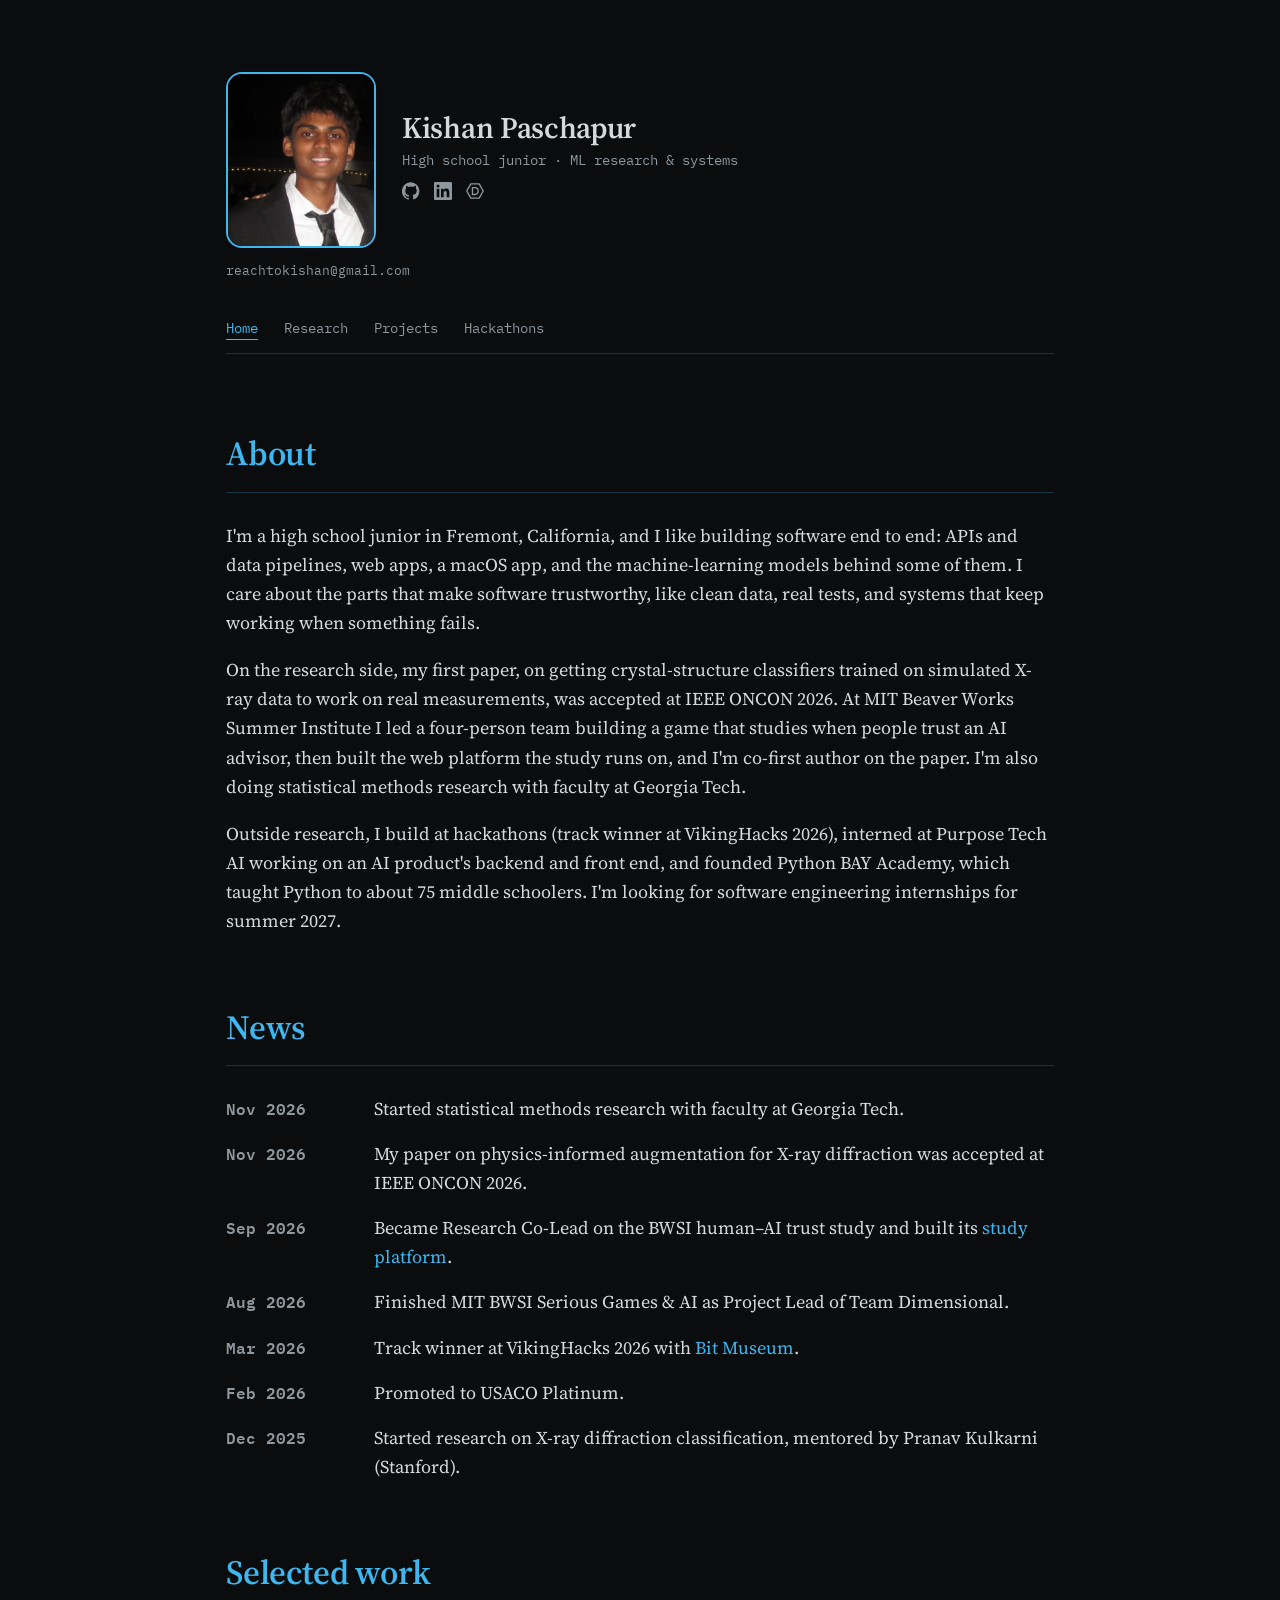
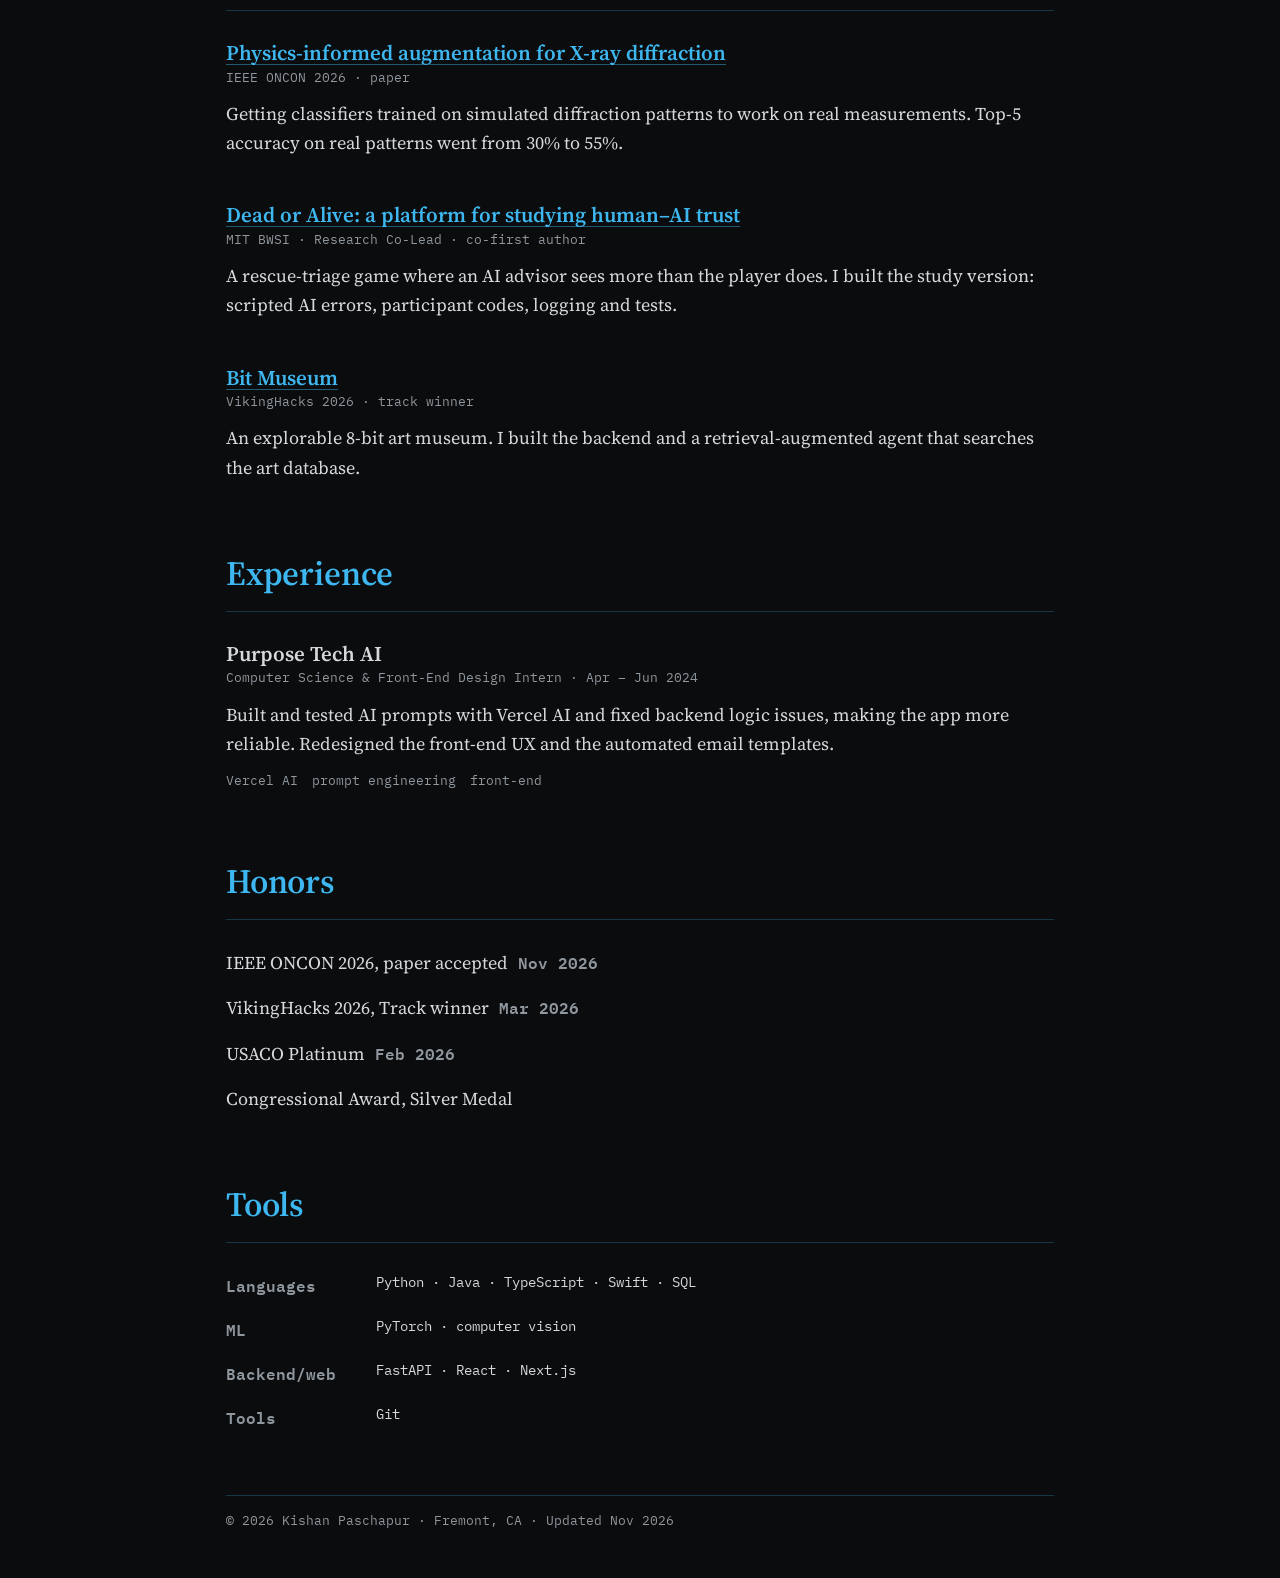
==== commit f95ecd56: "Profile photo: suit photo" ====
--- a/index.html
+++ b/index.html
@@ -22,7 +22,7 @@
 <body>
   <div class="wrap">
     <header class="site-header">
-      <div class="avatar"><img src="/assets/img/kishan.jpg?v=3" width="420" height="492" alt="Kishan Paschapur"></div>
+      <div class="avatar"><img src="/assets/img/kishan.jpg?v=4" width="420" height="492" alt="Kishan Paschapur"></div>
       <div>
         <p class="site-name"><a href="/">Kishan Paschapur</a></p>
         <p class="tagline">High school junior · ML research &amp; systems</p>
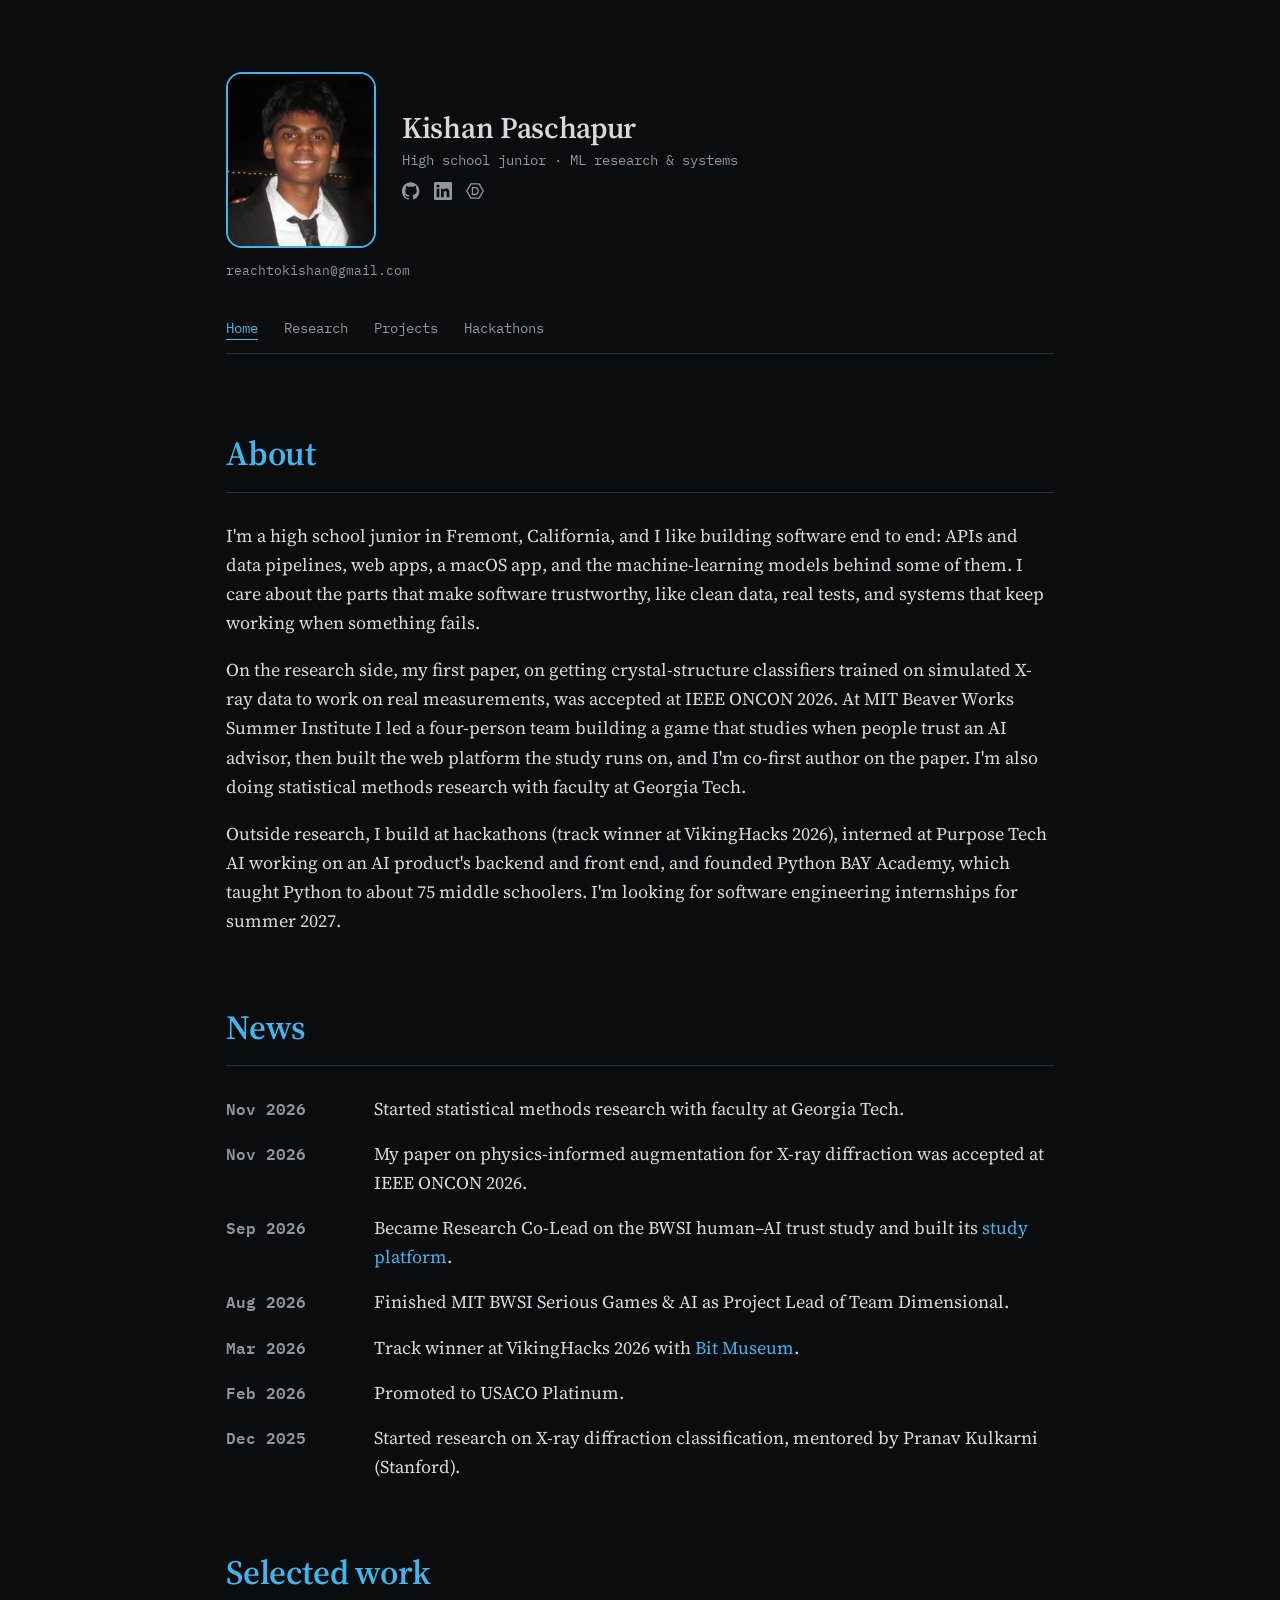
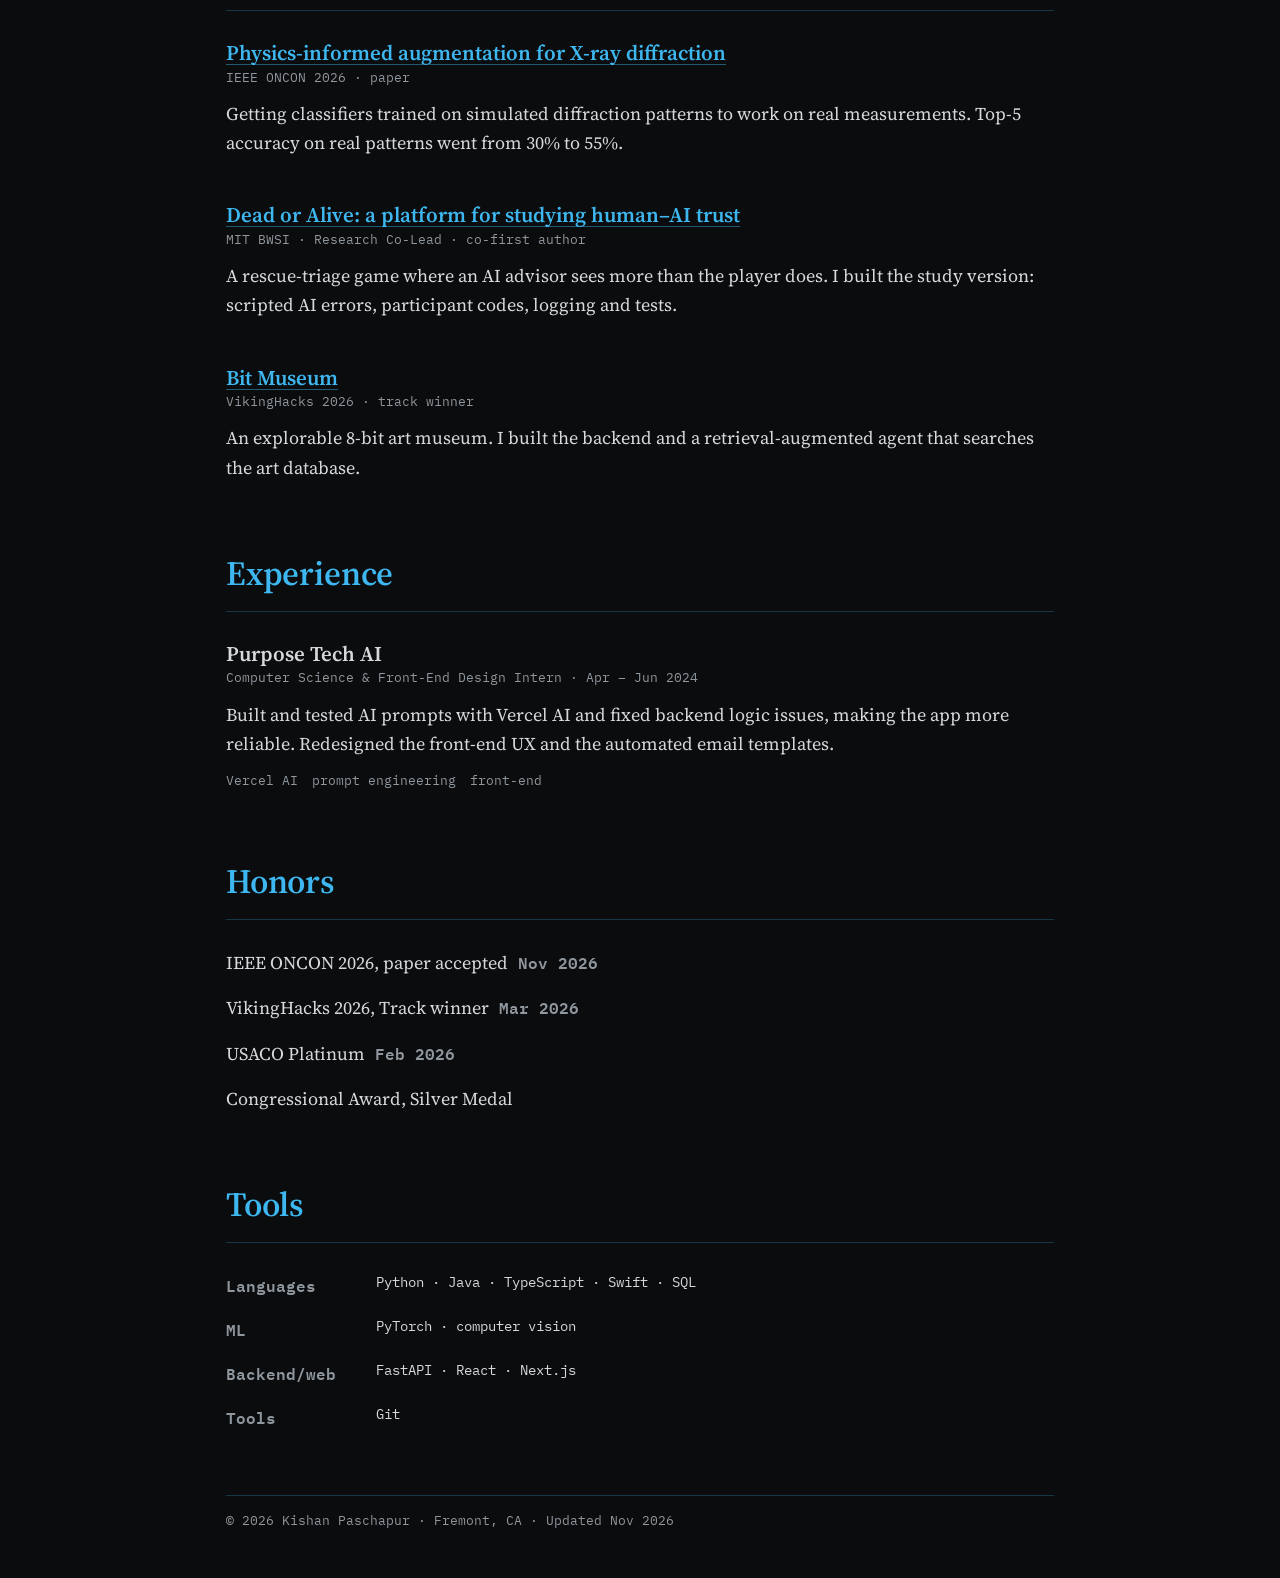
==== commit c3333f3a: "Profile photo: center face" ====
--- a/index.html
+++ b/index.html
@@ -22,7 +22,7 @@
 <body>
   <div class="wrap">
     <header class="site-header">
-      <div class="avatar"><img src="/assets/img/kishan.jpg?v=4" width="420" height="492" alt="Kishan Paschapur"></div>
+      <div class="avatar"><img src="/assets/img/kishan.jpg?v=5" width="420" height="492" alt="Kishan Paschapur"></div>
       <div>
         <p class="site-name"><a href="/">Kishan Paschapur</a></p>
         <p class="tagline">High school junior · ML research &amp; systems</p>
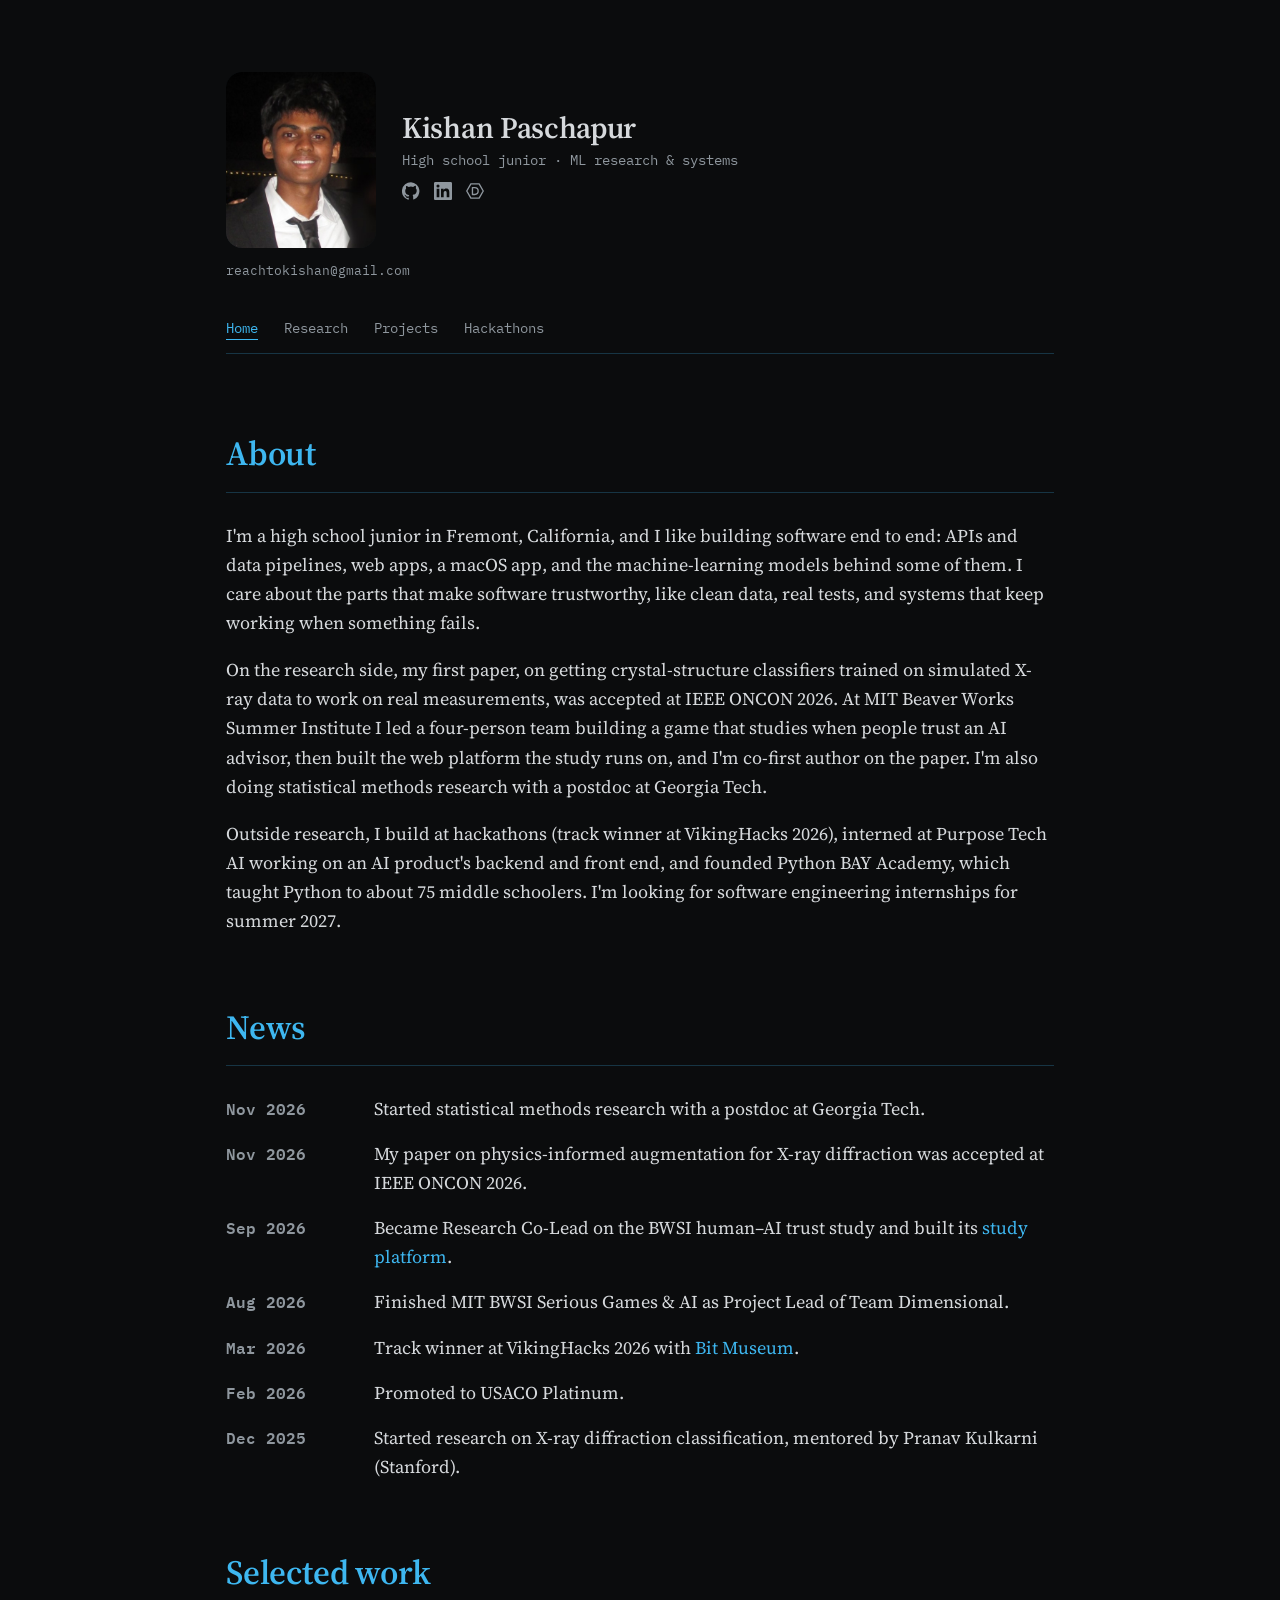
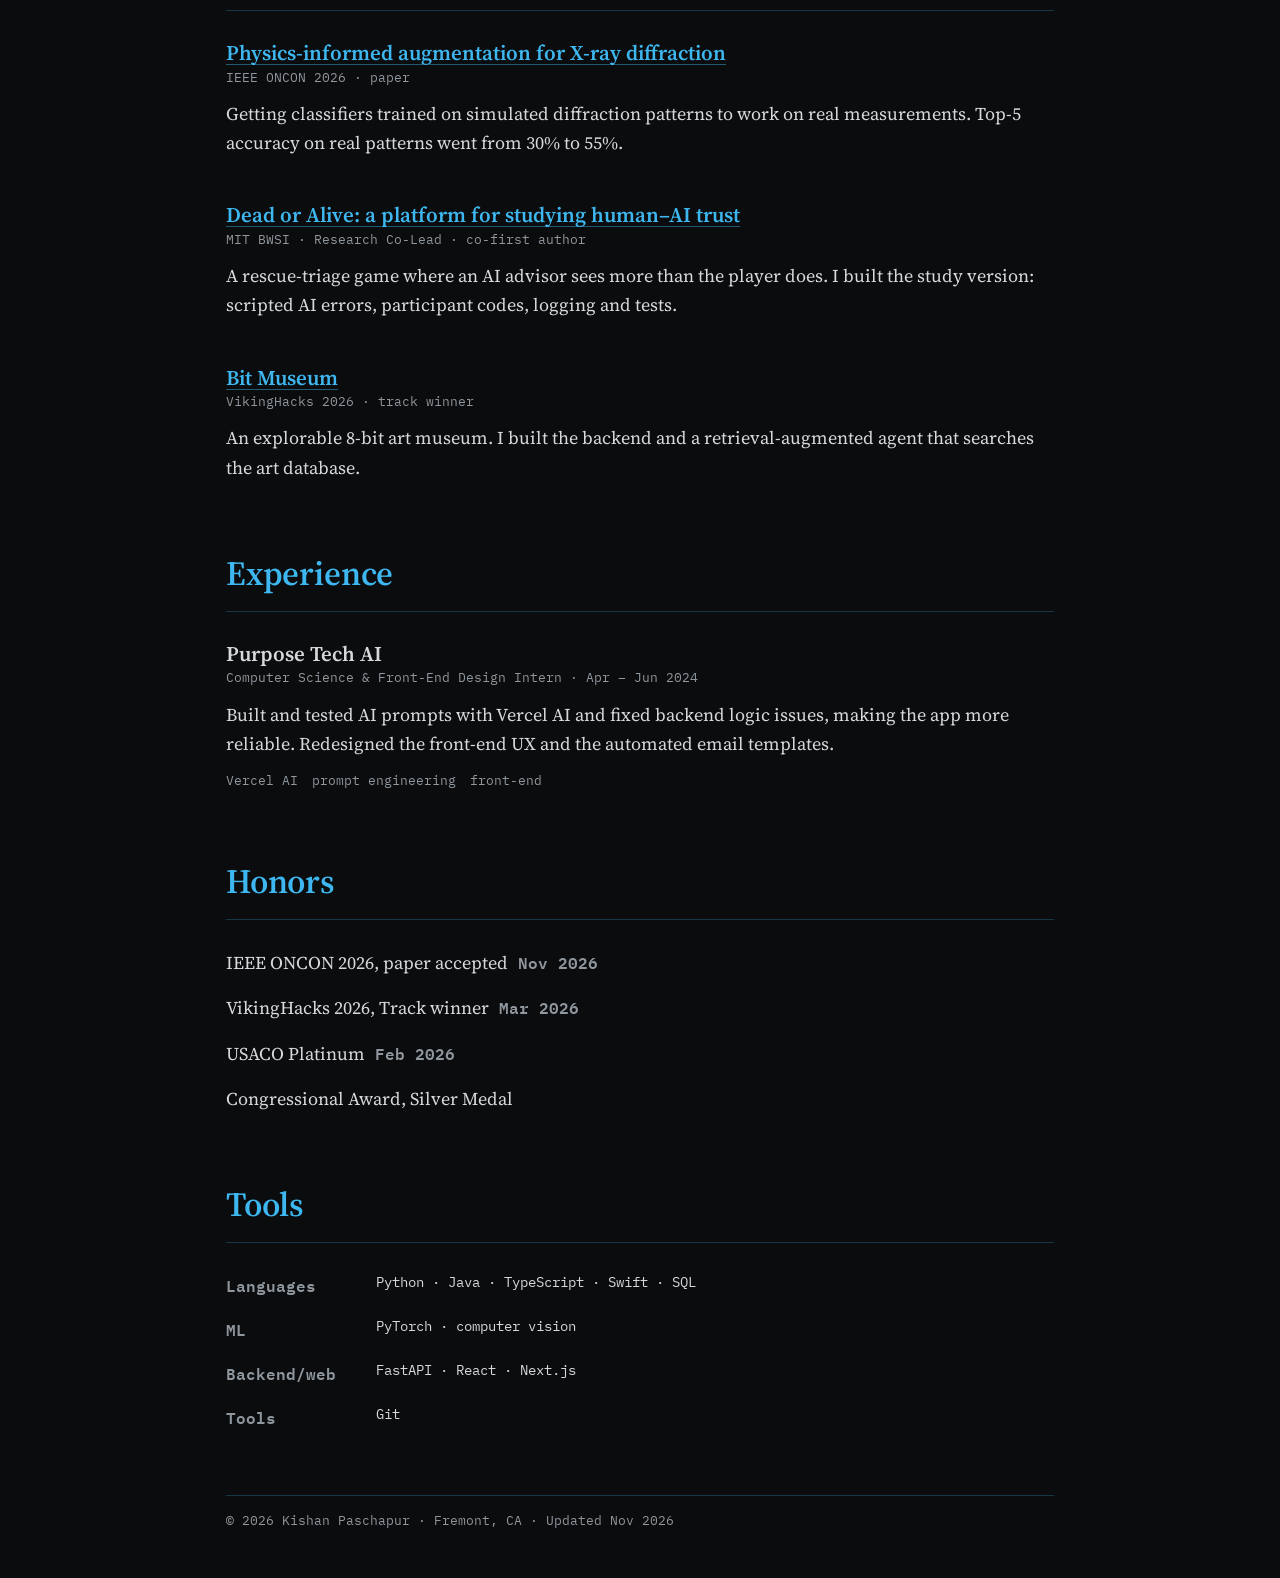
==== commit 79fe4433: "Describe Georgia Tech research as with a postdoc; remove avatar border" ====
--- a/index.html
+++ b/index.html
@@ -17,7 +17,7 @@
   <link rel="preconnect" href="https://fonts.googleapis.com">
   <link rel="preconnect" href="https://fonts.gstatic.com" crossorigin>
   <link rel="stylesheet" href="https://fonts.googleapis.com/css2?family=IBM+Plex+Mono:wght@400;500&family=Source+Serif+4:ital,opsz,wght@0,8..60,400;0,8..60,600;1,8..60,400&display=swap">
-  <link rel="stylesheet" href="/assets/style.css?v=10">
+  <link rel="stylesheet" href="/assets/style.css?v=11">
 </head>
 <body>
   <div class="wrap">
@@ -46,14 +46,14 @@
 <section aria-labelledby="about">
         <h2 id="about">About</h2>
         <p>I'm a high school junior in Fremont, California, and I like building software end to end: APIs and data pipelines, web apps, a macOS app, and the machine-learning models behind some of them. I care about the parts that make software trustworthy, like clean data, real tests, and systems that keep working when something fails.</p>
-        <p>On the research side, my first paper, on getting crystal-structure classifiers trained on simulated X-ray data to work on real measurements, was accepted at IEEE ONCON 2026. At MIT Beaver Works Summer Institute I led a four-person team building a game that studies when people trust an AI advisor, then built the web platform the study runs on, and I'm co-first author on the paper. I'm also doing statistical methods research with faculty at Georgia Tech.</p>
+        <p>On the research side, my first paper, on getting crystal-structure classifiers trained on simulated X-ray data to work on real measurements, was accepted at IEEE ONCON 2026. At MIT Beaver Works Summer Institute I led a four-person team building a game that studies when people trust an AI advisor, then built the web platform the study runs on, and I'm co-first author on the paper. I'm also doing statistical methods research with a postdoc at Georgia Tech.</p>
         <p>Outside research, I build at hackathons (track winner at VikingHacks 2026), interned at Purpose Tech AI working on an AI product's backend and front end, and founded Python BAY Academy, which taught Python to about 75 middle schoolers. I'm looking for software engineering internships for summer 2027.</p>
       </section>
 
       <section aria-labelledby="news">
         <h2 id="news">News</h2>
         <ul class="plain news">
-          <li><span class="date">Nov 2026</span><span>Started statistical methods research with faculty at Georgia Tech.</span></li>
+          <li><span class="date">Nov 2026</span><span>Started statistical methods research with a postdoc at Georgia Tech.</span></li>
           <li><span class="date">Nov 2026</span><span>My paper on physics-informed augmentation for X-ray diffraction was accepted at IEEE ONCON 2026.</span></li>
           <li><span class="date">Sep 2026</span><span>Became Research Co-Lead on the BWSI human–AI trust study and built its <a href="/writing/dead-or-alive/">study platform</a>.</span></li>
           <li><span class="date">Aug 2026</span><span>Finished MIT BWSI Serious Games &amp; AI as Project Lead of Team Dimensional.</span></li>
--- a/assets/style.css
+++ b/assets/style.css
@@ -75,7 +75,6 @@
   width: 150px;
   aspect-ratio: 420 / 492;
   border-radius: 16px;
-  border: 2px solid var(--heading);
   background: var(--callout);
   overflow: hidden;
 }
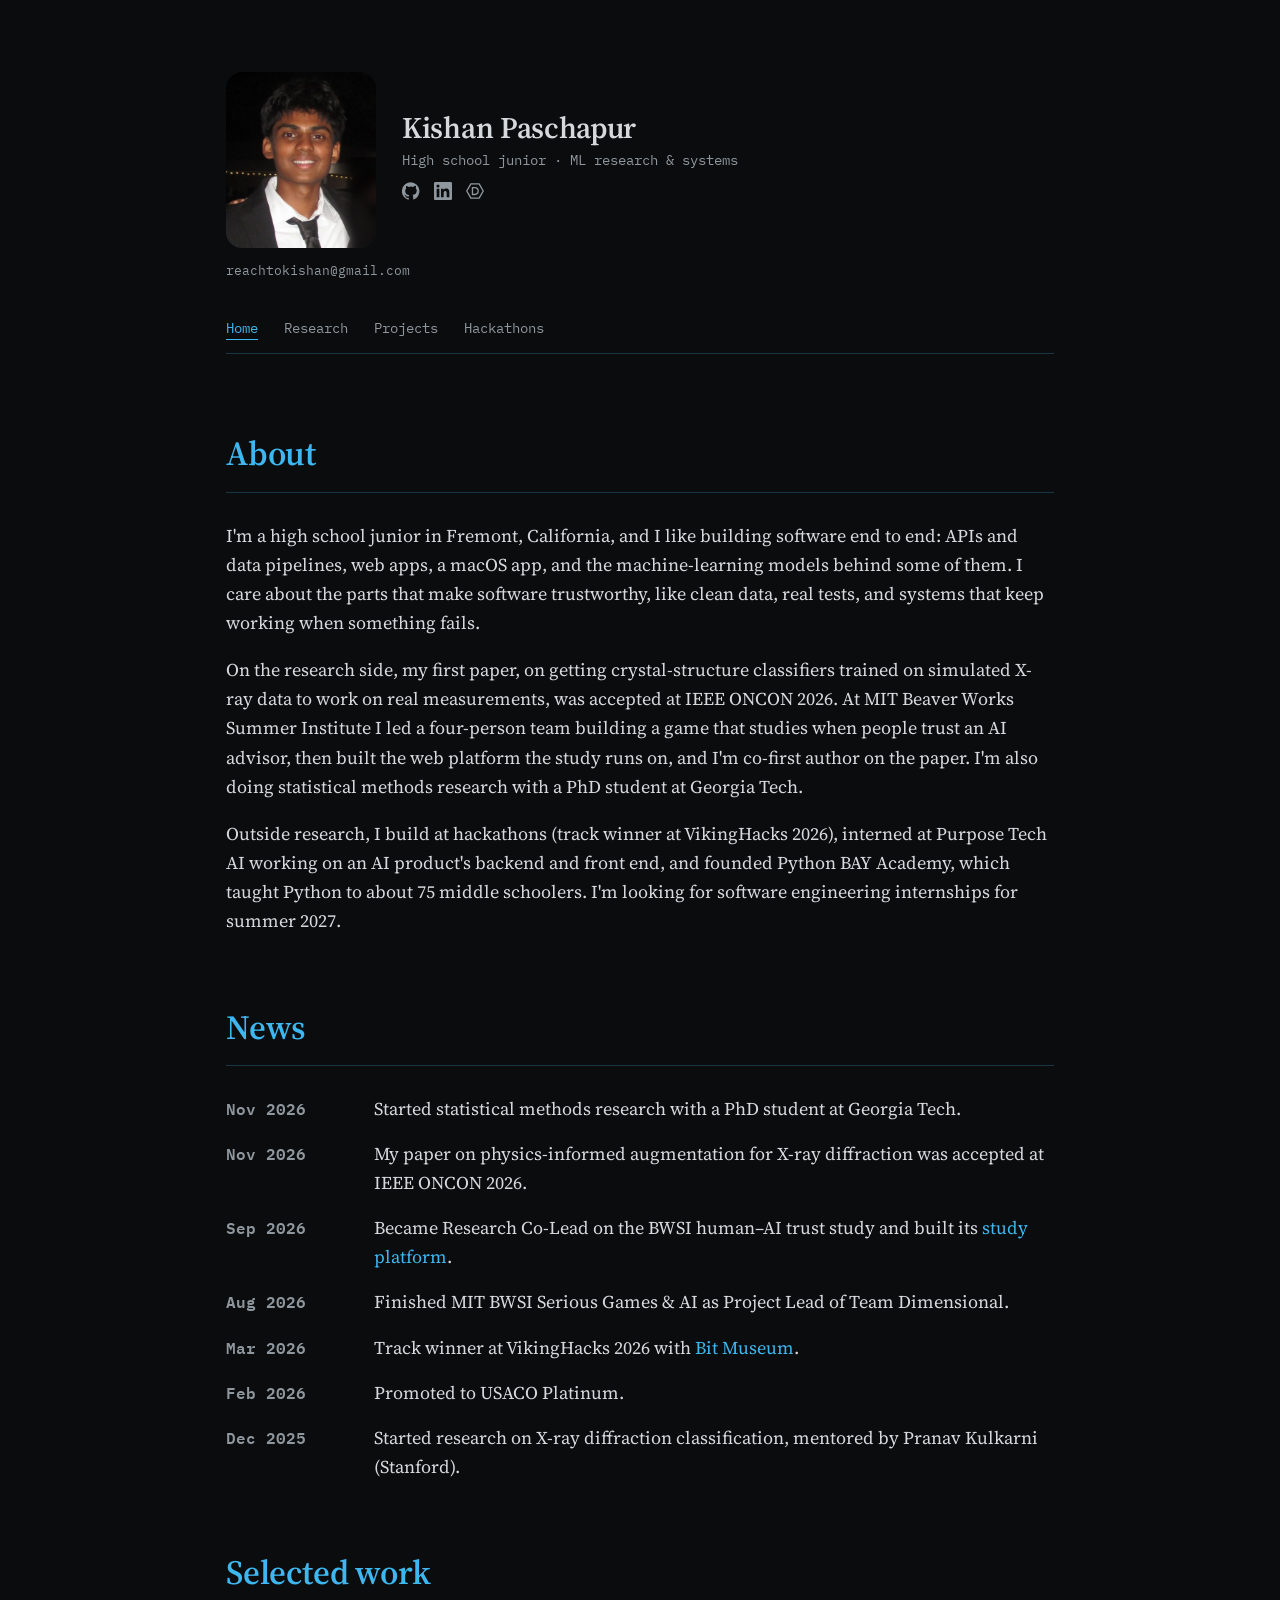
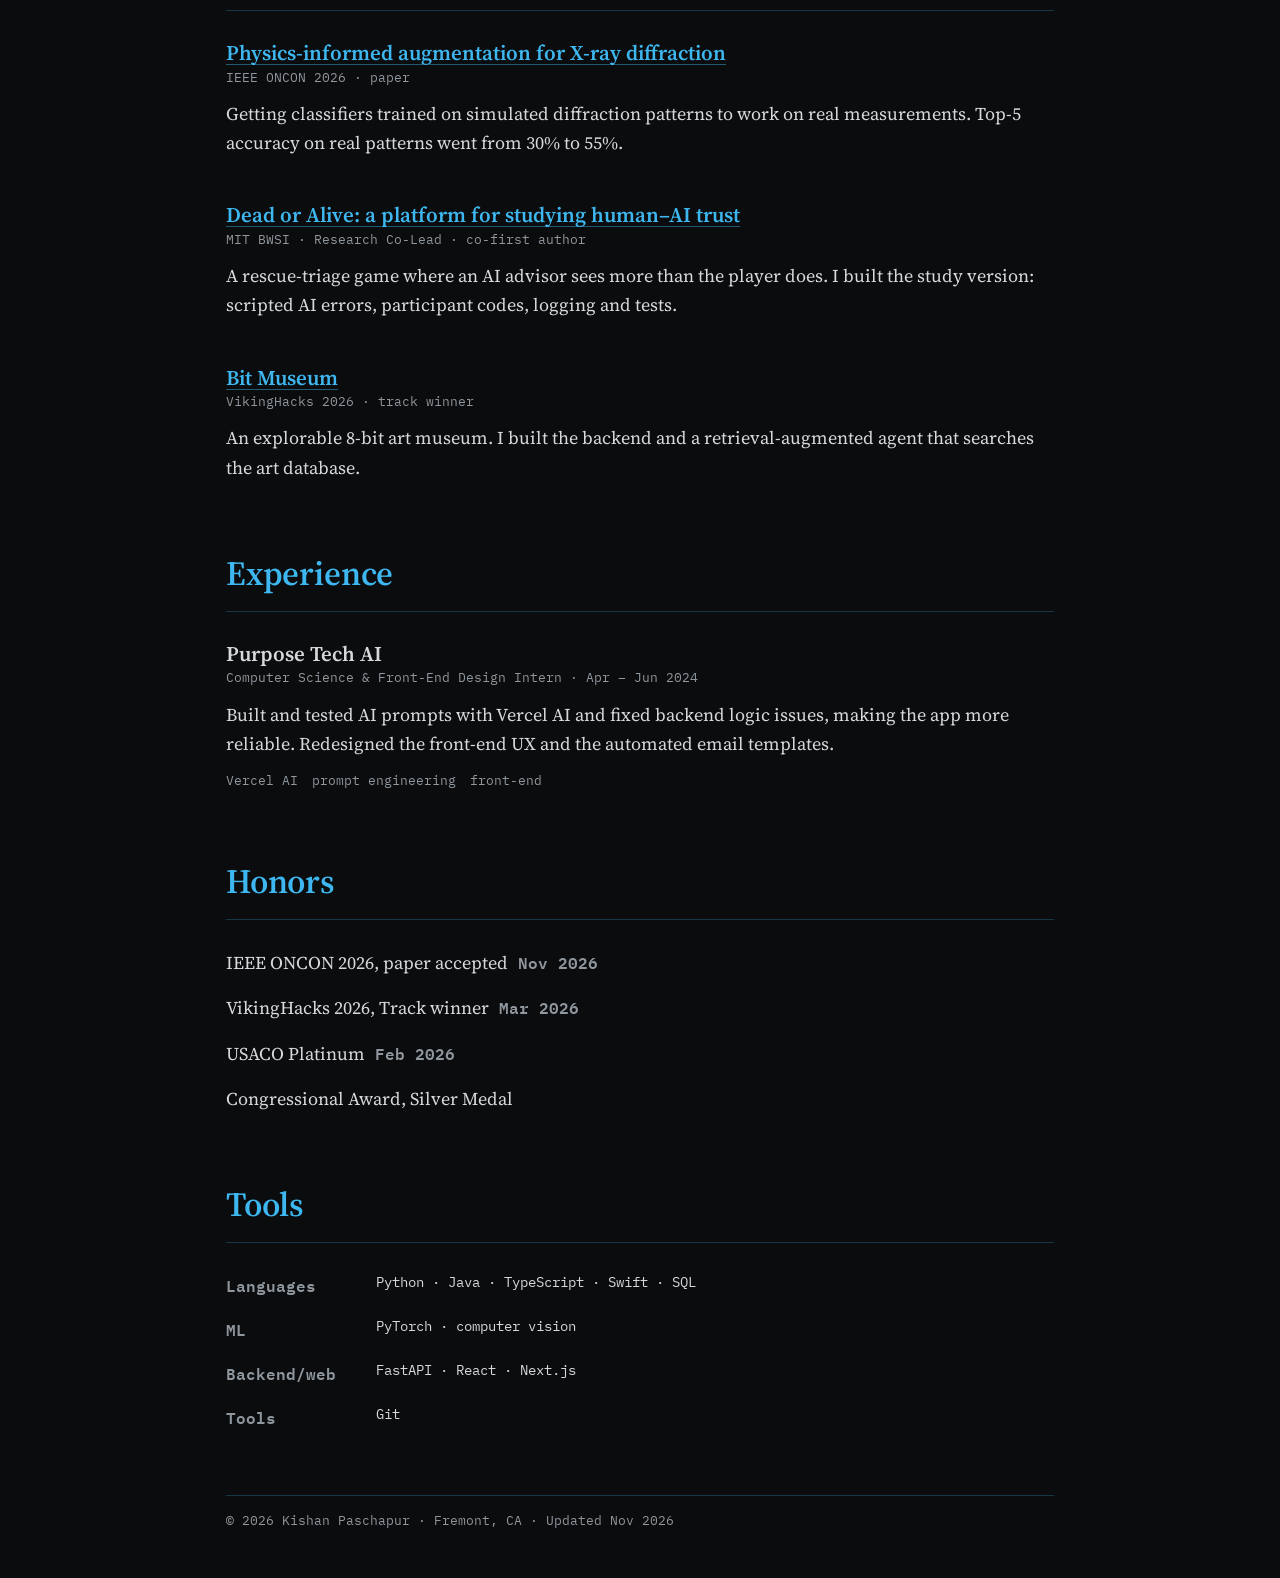
==== commit a03e8f08: "Describe Georgia Tech research as with a PhD student" ====
--- a/index.html
+++ b/index.html
@@ -46,14 +46,14 @@
 <section aria-labelledby="about">
         <h2 id="about">About</h2>
         <p>I'm a high school junior in Fremont, California, and I like building software end to end: APIs and data pipelines, web apps, a macOS app, and the machine-learning models behind some of them. I care about the parts that make software trustworthy, like clean data, real tests, and systems that keep working when something fails.</p>
-        <p>On the research side, my first paper, on getting crystal-structure classifiers trained on simulated X-ray data to work on real measurements, was accepted at IEEE ONCON 2026. At MIT Beaver Works Summer Institute I led a four-person team building a game that studies when people trust an AI advisor, then built the web platform the study runs on, and I'm co-first author on the paper. I'm also doing statistical methods research with a postdoc at Georgia Tech.</p>
+        <p>On the research side, my first paper, on getting crystal-structure classifiers trained on simulated X-ray data to work on real measurements, was accepted at IEEE ONCON 2026. At MIT Beaver Works Summer Institute I led a four-person team building a game that studies when people trust an AI advisor, then built the web platform the study runs on, and I'm co-first author on the paper. I'm also doing statistical methods research with a PhD student at Georgia Tech.</p>
         <p>Outside research, I build at hackathons (track winner at VikingHacks 2026), interned at Purpose Tech AI working on an AI product's backend and front end, and founded Python BAY Academy, which taught Python to about 75 middle schoolers. I'm looking for software engineering internships for summer 2027.</p>
       </section>
 
       <section aria-labelledby="news">
         <h2 id="news">News</h2>
         <ul class="plain news">
-          <li><span class="date">Nov 2026</span><span>Started statistical methods research with a postdoc at Georgia Tech.</span></li>
+          <li><span class="date">Nov 2026</span><span>Started statistical methods research with a PhD student at Georgia Tech.</span></li>
           <li><span class="date">Nov 2026</span><span>My paper on physics-informed augmentation for X-ray diffraction was accepted at IEEE ONCON 2026.</span></li>
           <li><span class="date">Sep 2026</span><span>Became Research Co-Lead on the BWSI human–AI trust study and built its <a href="/writing/dead-or-alive/">study platform</a>.</span></li>
           <li><span class="date">Aug 2026</span><span>Finished MIT BWSI Serious Games &amp; AI as Project Lead of Team Dimensional.</span></li>
